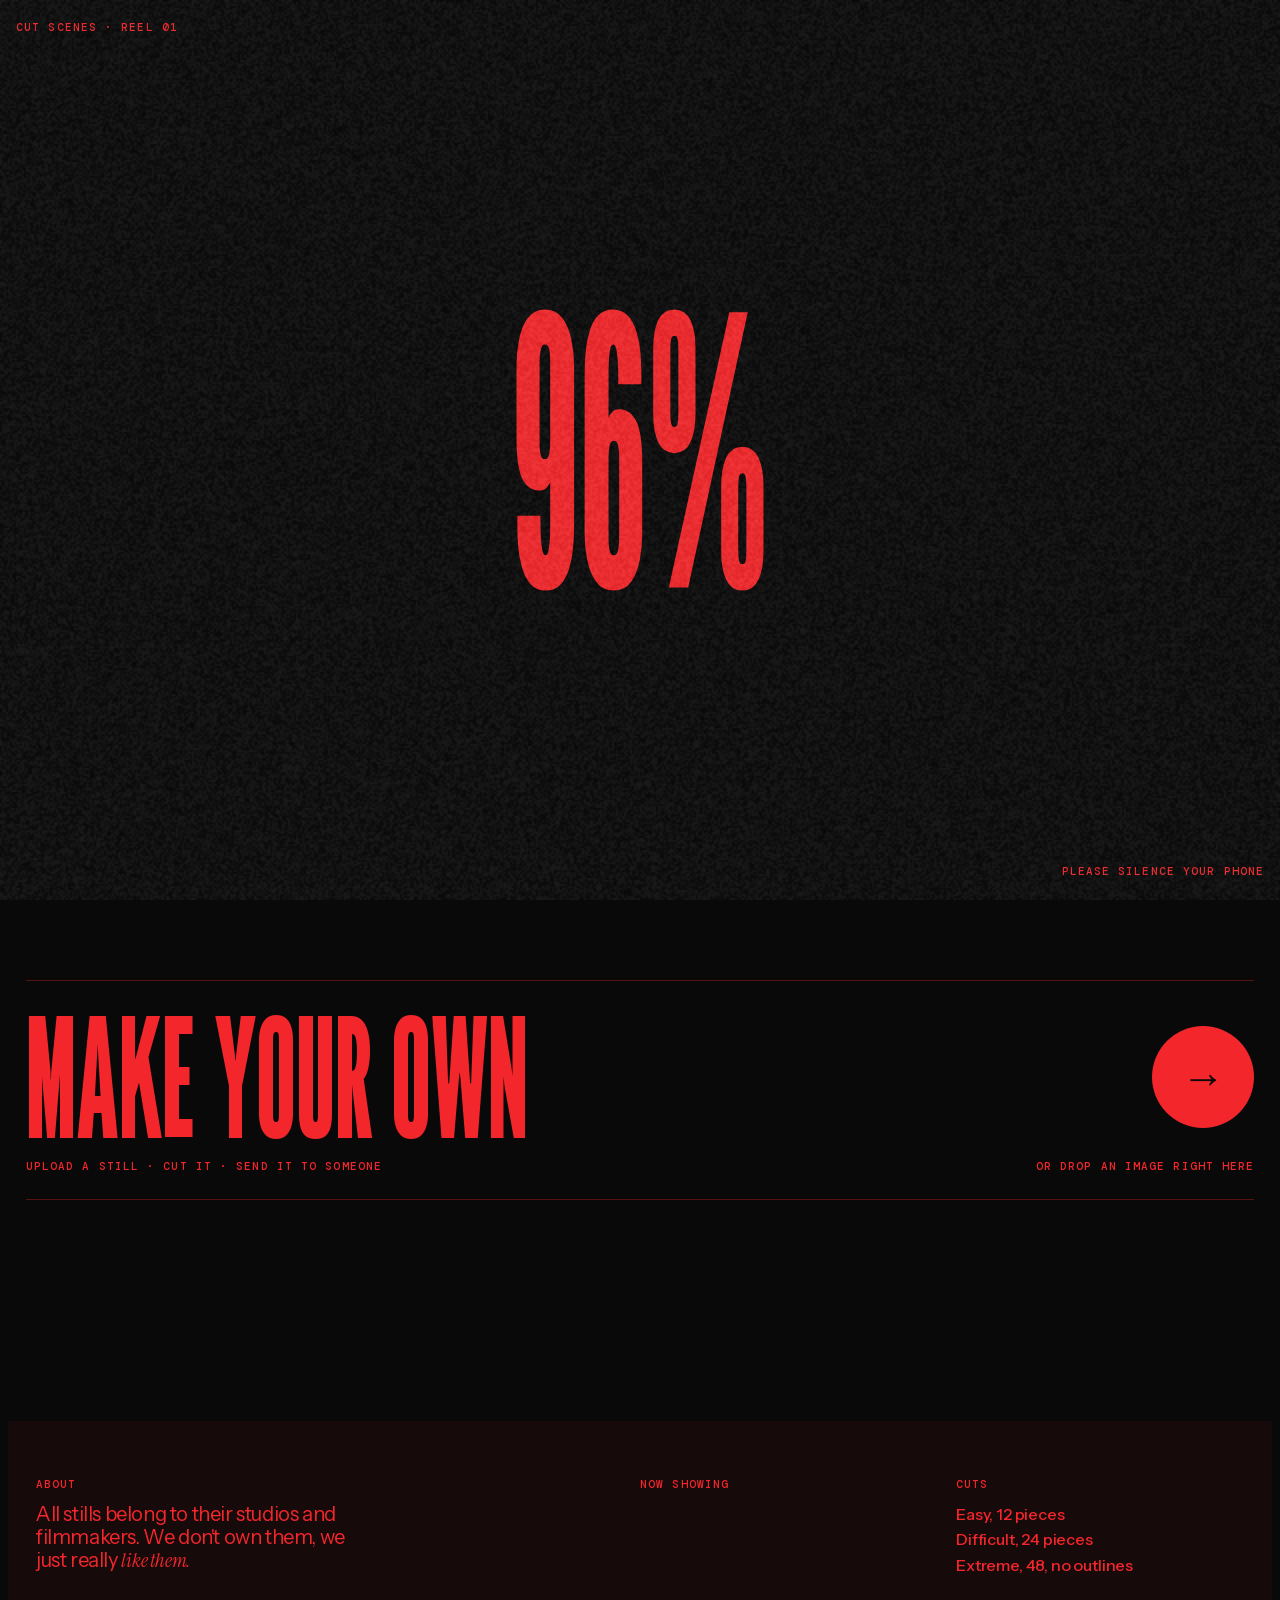
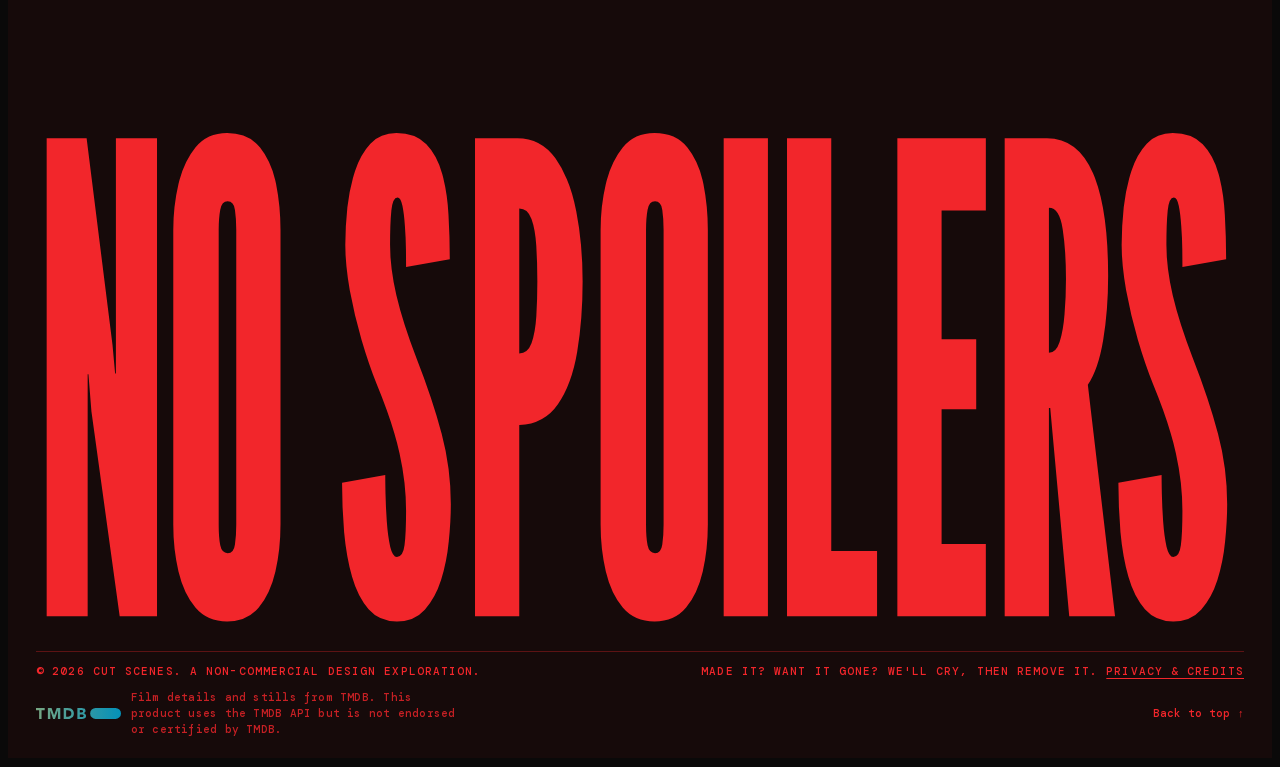
==== index.html @ 8007799e "Google Search Console verification Co-Authored-By: Claude Opus 5.5 <noreply@anthropic.com> Claude-Se" ====
<!doctype html>
<html lang="en">
<head>
<meta charset="utf-8">
<meta name="viewport" content="width=device-width,initial-scale=1,viewport-fit=cover">
<title>Cut Scenes</title>
<meta name="google-site-verification" content="lrROav9paCxQNP1MLgXXMkd68vvDGKpXXvxBIKPpDp8">
<meta name="description" content="Film stills cut into puzzles, for someone you love. Or tolerate.">
<meta name="theme-color" content="#0A0909">
<link rel="icon" href="favicon-48.png" sizes="48x48" type="image/png">
<link rel="icon" href="favicon-32.png" sizes="32x32" type="image/png">
<link rel="apple-touch-icon" href="apple-touch-icon.png">
<meta property="og:type" content="website">
<meta property="og:site_name" content="Cut Scenes">
<meta property="og:title" content="Cut Scenes">
<meta property="og:description" content="Film stills cut into puzzles, for someone you love. Or tolerate.">
<meta property="og:url" content="https://cut-scenes.vercel.app/">
<meta property="og:image" content="https://cut-scenes.vercel.app/og.png">
<meta property="og:image:width" content="1200">
<meta property="og:image:height" content="630">
<meta property="og:image:alt" content="CUT SCENES in giant red condensed letters on black film grain">
<link rel="canonical" href="https://cut-scenes.vercel.app/">
<meta name="twitter:card" content="summary_large_image">
<meta name="twitter:title" content="Cut Scenes">
<meta name="twitter:description" content="Film stills cut into puzzles, for someone you love. Or tolerate.">
<meta name="twitter:image" content="https://cut-scenes.vercel.app/og.png">
<link rel="preload" href="fonts/LeagueGothic-normal-400-latin.woff2" as="font" type="font/woff2" crossorigin>
<link rel="stylesheet" href="css/fonts.css">
<link rel="stylesheet" href="css/style.css">
<script type="application/ld+json">{"@context":"https://schema.org","@type":"WebSite","name":"Cut Scenes","url":"https://cut-scenes.vercel.app/","description":"Film stills cut into puzzles, for someone you love. Or tolerate.","image":"https://cut-scenes.vercel.app/og.png","inLanguage":"en"}</script>
<!-- Vercel Web Analytics: cookieless, aggregated. Enable it in the Vercel dashboard (Analytics tab). -->
<script>window.va=window.va||function(){(window.vaq=window.vaq||[]).push(arguments);};</script>
<script defer src="/_vercel/insights/script.js"></script>
<!-- Vercel Speed Insights: real-world loading speed, anonymous. -->
<script>window.si=window.si||function(){(window.siq=window.siq||[]).push(arguments);};</script>
<script defer src="/_vercel/speed-insights/script.js"></script>
</head>
<body>
<div class="loader" id="loader" aria-hidden="true">
  <span class="mono ld-top">Cut Scenes · Reel 01</span>
  <span class="ld-num" id="ld-num">0%</span>
  <span class="mono ld-bot">Please silence your phone</span>
  <div class="ld-wipe"></div>
</div>
<canvas class="grainfx" id="grainfx" aria-hidden="true"></canvas>
<div class="themes" role="group" aria-label="Colours"><button class="sw sw-a" type="button" data-theme-btn="" aria-pressed="true" aria-label="Red on black"></button><button class="sw sw-b" type="button" data-theme-btn="invert" aria-pressed="false" aria-label="Black on red"></button></div>

<div class="wrap wide">
  <header class="top">
    <button class="logo linkish" id="logo" type="button" aria-label="Cut Scenes, home">CS</button>
    <div class="clock mono" aria-label="Local time in Barcelona"><span class="dot" aria-hidden="true"></span><span>BCN</span><span id="clock">00:00:00</span></div>
    <button class="menu-btn" id="menu-open" type="button" aria-label="Open menu" aria-expanded="false"><i></i></button>
  </header>
</div>

<div class="menu" id="menu" aria-hidden="true">
  <div class="wrap"><div class="top" style="padding-block:0"><span class="logo">CS</span><span class="clock mono"><span class="dot"></span>Intermission</span><button class="menu-btn" id="menu-close" type="button" aria-label="Close menu"><span aria-hidden="true" style="font-size:20px;line-height:1;font-weight:300">×</span></button></div></div>
  <div class="wrap"><nav aria-label="Main">
    <button type="button" data-go="films"><span class="a">Now showing</span><span class="b" aria-hidden="true">Now showing</span></button>
    <button type="button" data-go="surprise"><span class="a">Surprise me</span><span class="b" aria-hidden="true">Surprise me</span></button>
    <button type="button" data-go="create"><span class="a">Make your own</span><span class="b" aria-hidden="true">Make your own</span></button>
    <button type="button" data-go="review"><span class="a">Projection room</span><span class="b" aria-hidden="true">Staff only</span></button>
    <button type="button" data-go="credits"><span class="a">Roll credits</span><span class="b" aria-hidden="true">Roll credits</span></button>
  </nav></div>
  <div class="wrap menu-foot"><p class="mono" style="margin:0">A design exploration. Not a product. Yet.</p></div>
</div>

<main>
  <!-- HOME -->
  <section id="v-home">
    <div class="wrap">
      <div class="hero wide-bleed">
        <h1 class="display fit pre" data-fit="vh" id="wordmark" aria-label="Cut Scenes">Cut Scenes</h1>
        <div class="hero-foot"><p class="tagline">Film stills cut into puzzles, for someone you <em>love.</em> Or tolerate. Now showing <em id="reels">tonight.</em></p><button class="badge" id="badge" type="button" aria-label="Play a surprise puzzle"><svg viewBox="0 0 132 132" aria-hidden="true"><defs><path id="ring" d="M66,66 m-48,0 a48,48 0 1,1 96,0 a48,48 0 1,1 -96,0"/></defs><text textLength="296" lengthAdjust="spacing"><textPath href="#ring" textLength="296" lengthAdjust="spacing">Surprise puzzle · No spoilers · </textPath></text></svg><span class="q" aria-hidden="true">?</span></button></div>
      </div>
      <button class="make-band" id="make-band" type="button" aria-label="Make your own puzzle from a still"><span class="mb-row"><span class="mb-t">Make your own</span><span class="mb-arrow" aria-hidden="true">→</span></span><span class="mb-sub mono"><span>Upload a still · cut it · send it to someone</span><span>Or drop an image right here</span></span></button>
      <div class="films-wrap"><div class="filters" id="filters"><div class="fgroup" role="group" aria-label="Format" id="f-type"></div><div class="fgroup" role="group" aria-label="Genre" id="f-genre"></div></div><div class="films" id="films"></div></div>
    </div>
  </section>

  <!-- PLAY (recipient): one static screen, no scroll -->
  <section id="v-play" class="playview" hidden>
    <div class="wrap pv-top">
      <button class="linkish mono back" id="walk-btn" type="button">← Back</button>
      <span class="mono reel" aria-live="polite"><span class="dot" aria-hidden="true"></span><span id="ptime">00:00:00</span><span aria-hidden="true">·</span><span id="pcount">00 / 12</span></span>
      <div class="pv-right"><div class="themes inline" role="group" aria-label="Colours"><button class="sw sw-a" type="button" data-theme-btn="" aria-pressed="true" aria-label="Red on black"></button><button class="sw sw-b" type="button" data-theme-btn="invert" aria-pressed="false" aria-label="Black on red"></button></div></div>
    </div>
    <div class="stage" id="stage"><div id="deco" aria-hidden="true"><span class="d-jp" id="d-jp">Take <i id="d-take">1</i></span><span class="d-side" id="d-side">Cut Scenes <i id="d-num">01</i></span><div class="d-left" id="d-left"><span class="big" id="d-date">2026.10</span><span class="mono">International Puzzle Pictures</span><span class="mono" id="d-film">Untitled · 19··</span><span class="mono" id="d-cut">Easy · 12 pieces</span></div></div><div class="target" id="target"><canvas id="slots" aria-hidden="true"></canvas><img class="ghost" id="ghost" alt=""></div></div>
    <div class="score-space" id="score-space" aria-hidden="true"></div>
    <div class="wrap pv-bot">
      <p class="mono" id="p-from">A puzzle from someone · Untitled, 19··</p>
      <div class="dd lvl-dd" id="lvl-dd">
        <button class="pill sm dd-btn" type="button" aria-haspopup="listbox" aria-expanded="false"><span class="dd-val">Easy<span class="long"> · 12</span></span><svg viewBox="0 0 12 12" width="10" height="10" aria-hidden="true"><path d="M2 4l4 4 4-4" fill="none" stroke="currentColor" stroke-width="1.6"/></svg></button>
        <ul class="dd-list" role="listbox" aria-label="Level" hidden>
          <li role="option" data-v="easy" aria-selected="true">Easy · 12</li>
          <li role="option" data-v="difficult" aria-selected="false">Difficult · 24</li>
          <li role="option" data-v="extreme" aria-selected="false">Extreme · 48</li>
        </ul>
      </div>
      <div class="levels" role="group" aria-label="Level">
        <button class="pill sm" type="button" data-level="easy" aria-pressed="true">Easy · 12</button>
        <button class="pill sm" type="button" data-level="difficult" aria-pressed="false">Difficult · 24</button>
        <button class="pill sm" type="button" data-level="extreme" aria-pressed="false">Extreme · 48</button>
      </div>
      <div class="tools">
        <button class="pill sm" id="score-btn" type="button" aria-pressed="false" hidden>Silence<span class="long">, please</span></button>
        <button class="pill sm" id="peek-btn" type="button" aria-pressed="false">Peek</button>
        <button class="pill sm" id="gift-btn" type="button">Gift<span class="long"> it</span></button>
        <button class="pill sm" id="skip-btn" type="button">Skip<span class="long"> to the end</span></button>
      </div>
    </div>
  </section>


  <!-- CREATE: the still is the hero; the details sheet scrolls over it -->
  <section id="v-create" hidden>
    <div class="wrap wide"><div class="crumbs mono" style="padding-block:6px 14px"><button class="linkish" id="c-back" type="button">← Back to the lobby</button><span>Make your own</span></div></div>
    <div class="cr-stage" id="cr-stage">
      <img class="cr-bg" id="c-bg" alt="">
      <div class="cr-open" aria-hidden="true">
        <p class="mono cr-pres">Cut Scenes presents</p>
        <div class="cr-frame"><img class="cr-img" id="c-prev" alt=""></div>
        <p class="cr-ttl" id="cr-ttl">Home Movie</p>
        <p class="mono cr-by" id="cr-by">A puzzle by <b>you</b> · Easy · 12 pieces</p>
      </div>
      <span class="cr-tag mono">Your still</span>
      <label class="dzf" id="c-dz"><input type="file" id="c-file" accept="image/*">
        <span class="dz-msg mono">Make your own</span>
        <span class="dz-msg dz-big">Drop a still</span>
        <span class="dz-msg mono" style="opacity:.7">or click to upload · JPG or PNG · keeps its shape, from 4:3 to scope</span>
        <span class="pill sm solid cr-replace" aria-hidden="true">Replace still</span>
      </label>
      <span class="cr-hint mono" aria-hidden="true">Scroll for the details ↓</span>
    </div>
    <div class="cr-sheet">
      <div class="grab" aria-hidden="true"></div>
      <div class="wrap">
        <div class="cr-step"><p class="mono">01 · The film</p>
          <div class="fields">
            <p class="mono hint" id="c-req-hint">Fields marked * are needed to submit it to Now Showing.</p>
            <div class="fld"><label class="mono" for="c-title">Title <i class="req">*</i></label><input id="c-title" type="text" maxlength="60" placeholder="Home Movie"><p class="mono dupe" id="c-dupe" role="status" hidden></p></div>
            <div class="grid2">
              <div class="fld"><label class="mono" for="c-year">Year <i class="req">*</i></label><input id="c-year" type="text" inputmode="numeric" maxlength="4" placeholder="1963"></div>
              <div class="fld"><label class="mono" for="c-dir">Directed by <i class="req">*</i></label><input id="c-dir" type="text" maxlength="80" placeholder="Stanley Donen"></div>
            </div>
            <div class="grid2">
              <div class="fld"><span class="mono lab">Format <i class="req">*</i></span><div class="chips" role="group" aria-label="Format"><button class="pill sm" type="button" data-ck="film" aria-pressed="true">Film</button><button class="pill sm" type="button" data-ck="tv" aria-pressed="false">TV</button></div></div>
              <div class="fld"><label class="mono" for="c-genre">Genre <i class="req">*</i></label><div class="dd combo" id="genre-dd"><input id="c-genre" type="text" maxlength="40" placeholder="Thriller" role="combobox" aria-autocomplete="list" aria-expanded="false" aria-controls="genre-list" autocomplete="off"><button class="dd-chev" type="button" tabindex="-1" aria-label="Show genres"><svg viewBox="0 0 12 12" width="10" height="10" aria-hidden="true"><path d="M2 4l4 4 4-4" fill="none" stroke="currentColor" stroke-width="1.6"/></svg></button><ul class="dd-list" id="genre-list" role="listbox" aria-label="Genres" hidden></ul></div></div>
            </div>
            <div class="grid2">
              <div class="fld"><label class="mono" for="c-run">Runtime</label><input id="c-run" type="text" maxlength="20" placeholder="113 min"></div>
              <div class="fld"><label class="mono" for="c-line">Your line for the credits <span id="c-line-count" class="count">0/140</span></label><input id="c-line" type="text" maxlength="140" placeholder="Acid is welcome."></div>
            </div>
          </div></div>
        <div class="cr-step"><p class="mono">02 · The cut</p>
          <div class="chips" role="group" aria-label="Level" id="c-levels">
            <button class="pill sm" type="button" data-cl="easy" aria-pressed="true">Easy · 12</button>
            <button class="pill sm" type="button" data-cl="difficult" aria-pressed="false">Difficult · 24</button>
            <button class="pill sm" type="button" data-cl="extreme" aria-pressed="false">Extreme · 48</button>
          </div></div>
        <div class="cr-step"><p class="mono">03 · What it's for</p>
          <div>
            <div class="opts">
              <label class="opt"><input type="checkbox" id="c-gift" checked><b>Gift it to someone</b><span>You get a private link. Only people with it can play.</span></label>
              <div class="gift-fields" id="c-gift-fields">
                <div class="grid2"><div class="fld"><label class="mono" for="c-from">From</label><input id="c-from" type="text" autocomplete="nickname" placeholder="Your name, or an alias"></div><div class="fld"><label class="mono" for="c-to">For</label><input id="c-to" type="text" placeholder="Who gets it"></div></div>
                <div class="fld"><label class="mono" for="c-note">Short description <span id="c-count" class="count">0/140</span></label><textarea id="c-note" rows="2" maxlength="140" placeholder="One line. They read it on the ticket and again in the credits."></textarea></div>
              </div>
              <label class="opt"><input type="checkbox" id="c-submit"><b>Submit it to Now Showing</b><span>We review it before anyone else can play it. By ticking this you confirm the image is yours or you have permission, and it shows nobody without their consent. <a href="privacy.html" target="_blank" rel="noopener">Privacy</a></span></label>
            </div>
            <div class="actions"><button class="pill solid" id="c-go" type="button">Roll camera</button><button class="pill" id="c-self" type="button">Play it yourself</button></div>
            <p class="mono err" id="c-err" role="alert"></p>
            <div class="result" id="c-result" hidden></div>
          </div></div>
      </div>
    </div>
  </section>

  <!-- TICKET: what the recipient sees when they open the link -->
  <section id="v-ticket" class="ticketview" hidden>
    <div class="ticket">
      <div class="t-main">
        <p class="mono" style="margin:0">Cut Scenes · Admit one · Private screening</p>
        <h2 class="t-big">A scene for <span id="t-to">you</span></h2>
        <dl class="t-grid">
          <div><dt class="mono">From</dt><dd id="t-from"></dd></div>
          <div><dt class="mono">Feature</dt><dd>Title classified</dd></div>
          <div><dt class="mono">Cut</dt><dd id="t-cut"></dd></div>
          <div><dt class="mono">Year</dt><dd id="t-year"></dd></div>
        </dl>
        <p class="t-note" id="t-note"></p>
      </div>
      <div class="t-stub"><span class="mono">Seat</span><span class="t-seat" id="t-seat">J12</span><button class="pill solid" id="t-go" type="button">Take your seat →</button></div>
    </div>
    <p class="mono t-foot">Preview: this is what they see when they open your link. <button class="linkish" id="t-back" type="button" style="text-decoration:underline">Back</button></p>
  </section>

  <!-- REVIEW: submissions waiting for approval -->
  <section id="v-review" hidden>
    <div class="wrap">
      <div class="crumbs mono"><button class="linkish" id="r-back" type="button">← Back to the lobby</button><span>Staff only</span></div>
      <h1 class="display fit" data-fit="1.22">Projection room</h1>
      <p class="tagline" style="margin:28px 0 36px;text-align:left;max-width:40ch">Submissions waiting for a verdict. <em>Approve</em> and they join Now Showing. Reject and nobody has to know.</p>
      <form class="login" id="login" hidden>
        <div class="fld"><label class="mono" for="l-email">Email</label><input id="l-email" type="email" autocomplete="username" required></div>
        <div class="fld"><label class="mono" for="l-pass">Password</label><input id="l-pass" type="password" autocomplete="current-password" required></div>
        <div class="actions" style="margin-top:6px"><button class="pill solid" id="l-go" type="submit">Enter the booth</button></div>
        <p class="mono err" id="l-err" role="alert"></p>
      </form>
      <div id="r-admin" hidden>
        <div class="row" style="display:flex;justify-content:space-between;align-items:center;gap:12px;margin-bottom:16px"><span class="mono" id="r-who"></span><button class="pill sm" id="r-out" type="button">Sign out</button></div>
        <div class="rtabs" role="tablist" aria-label="Review">
          <button class="pill sm" type="button" role="tab" data-rt="pending" aria-selected="true">Submissions <span class="ct" id="ct-pending"></span></button>
          <button class="pill sm" type="button" role="tab" data-rt="draft" aria-selected="false">Drafts <span class="ct" id="ct-draft"></span></button>
        </div>
        <div class="queue" id="queue"></div>
      </div>
    </div>
  </section>

  <div class="scrim" id="scrim"></div>
  <div class="sheet" id="sheet" role="dialog" aria-modal="true" aria-labelledby="sheet-h" aria-hidden="true">
    <div class="row" style="justify-content:space-between;align-items:flex-start"><h2 id="sheet-h">Gift this scene</h2><button class="menu-btn" id="sheet-close" type="button" aria-label="Close"><span aria-hidden="true" style="font-size:20px;line-height:1;font-weight:300">×</span></button></div>
    <div class="fields" style="grid-template-columns:1fr 1fr;display:grid;gap:18px"><div class="fld"><label class="mono" for="from">From</label><input id="from" type="text" autocomplete="nickname" placeholder="Your name, or an alias"></div><div class="fld"><label class="mono" for="to">For</label><input id="to" type="text" placeholder="Who gets it"></div></div>
    <div class="fld"><label class="mono" for="msg">Short description <span id="msg-count" class="count">0/140</span></label><textarea id="msg" rows="2" maxlength="140" placeholder="Say something. Or don't. Mystery is attractive."></textarea></div>
    <div class="row"><button class="pill solid" id="make-btn" type="button">Make the link</button><span class="mono" style="opacity:.7">They get the same cut, title hidden until the end.</span></div>
    <div class="row" id="share" hidden><span class="linkbox"><span class="lb-url" id="share-link">cutscenes.app/p/-----</span><button class="lb-copy" type="button" data-copy="#share-link" aria-label="Copy link"><span class="cp"><svg viewBox="0 0 20 20" width="16" height="16" aria-hidden="true"><rect x="6.5" y="6.5" width="10" height="10" rx="2" fill="none" stroke="currentColor" stroke-width="1.6"/><path d="M13.5 6.5V4.5a1 1 0 0 0-1-1h-8a1 1 0 0 0-1 1v8a1 1 0 0 0 1 1h2" fill="none" stroke="currentColor" stroke-width="1.6"/></svg></span><span class="ok" aria-hidden="true">✓</span></button></span><button class="pill sm solid" id="as-them-btn" type="button">Open as them →</button></div>
  </div>

  <footer id="foot">
    <div class="wrap">
      <div class="foot-cols">
        <div><p class="mono">About</p><p class="say">All stills belong to their studios and filmmakers. We don't own them, we just really <em>like them.</em></p></div>
        <div><p class="mono">Now showing</p><ul id="foot-films"></ul></div>
        <div><p class="mono">Cuts</p><ul><li>Easy, 12 pieces</li><li>Difficult, 24 pieces</li><li>Extreme, 48, no outlines</li></ul></div>
      </div>
      <p class="display fit foot-big" data-fit="1.22" aria-hidden="true">No spoilers</p>
      <div class="foot-bar mono"><span>© 2026 Cut Scenes. A non-commercial design exploration.</span><span>Made it? Want it gone? We'll cry, then remove it. <a href="privacy.html">Privacy &amp; credits</a></span><span class="tmdb"><img src="tmdb-logo.svg" alt="TMDB" width="88" height="11">Film details and stills from TMDB. This product uses the TMDB API but is not endorsed or certified by TMDB.</span><button class="linkish" id="totop" type="button">Back to top ↑</button></div>
    </div>
  </footer>
</main>

<!-- CREDITS -->
<div id="credits" role="dialog" aria-modal="true" aria-label="The end" aria-hidden="true">
  <div class="drop"></div>
  <div class="endcard">
    <div class="endframe"><img id="cr-frame" alt=""><p class="endword">The End</p></div>
    <p class="end-sub mono">Fin · Ende · Fine · Koniec</p>
  </div>
  <div class="roll" id="roll">
    <p class="rl-label mono">A Cut Scenes picture</p>
    <h2 class="rl-title" id="rl-title">Title</h2>
    <p class="rl-year mono" id="rl-year">1987</p>
    <dl class="rl-credits">
      <div><dt class="mono" id="rl-dir-l">Directed by</dt><dd id="rl-dir"></dd></div>
      <div><dt class="mono">Runtime</dt><dd id="rl-run"></dd></div>
    </dl>
    <p class="rl-line" id="rl-line"></p>
    <hr class="rl-rule">
    <p class="rl-label mono">This puzzle was cut by</p>
    <p class="rl-sender" id="rl-sender"></p>
    <p class="rl-label mono" style="margin-top:14px">For</p>
    <p class="rl-sender" id="rl-for" style="font-size:64px"></p>
    <p class="rl-msg" id="rl-msg"></p>
    <dl class="rl-stats">
      <div><dt class="mono">Your time</dt><dd id="rl-time">00:00</dd></div>
      <div><dt class="mono">Pieces</dt><dd id="rl-pieces">48</dd></div>
      <div><dt class="mono">Cut</dt><dd id="rl-cut">Feature</dd></div>
    </dl>
    <div class="rl-board" id="rl-board" hidden>
      <p class="rl-label mono" id="rb-head">Fastest cuts</p>
      <p class="rb-rank" id="rb-rank"></p>
      <ol class="rb-top" id="rb-top"></ol>
      <form class="rb-sign" id="rb-sign" hidden><label class="mono" for="rb-alias">Put your name on it</label><div class="rb-row"><input id="rb-alias" maxlength="24" autocomplete="nickname" placeholder="Alias, 24 letters max"><button class="pill screen solid" type="submit">Sign it</button></div></form>
    </div>
    <p class="rl-small mono">No pieces were harmed in the making of this puzzle.</p>
    <p class="rl-small mono">Film data courtesy of TMDB.</p>
    <p class="rl-small mono">No post-credits scene. We checked.</p>
    <div class="rl-actions">
      <button class="pill screen solid" id="again-btn" type="button">Play another</button>
      <button class="pill screen" id="own-btn" type="button">Back to the lobby</button>
      <button class="pill screen rl-score" id="rl-score" type="button" hidden>Silence, please</button>
    </div>
  </div>
  <button class="skip mono" id="skip-credits" type="button">Skip credits</button>
</div>

<div class="score" id="score" hidden><div id="score-slot"></div></div>
<div class="toast mono" id="toast" role="status"></div>
<script src="js/vendor/supabase.js"></script>
<script src="js/config.js"></script>
<script src="js/db.js"></script>
<script src="js/app.js"></script>
</body>
</html>
---- css/fonts.css ----
/* Fonts served from this site (no Google Fonts request, so no visitor IP goes to Google).
   Source: Google Fonts, SIL Open Font License. */
/* latin-ext */
@font-face {
  font-family: 'DM Mono';
  font-style: normal;
  font-weight: 400;
  font-display: swap;
  src: url(../fonts/DMMono-normal-400-latin-ext.woff2) format('woff2');
  unicode-range: U+0100-02BA, U+02BD-02C5, U+02C7-02CC, U+02CE-02D7, U+02DD-02FF, U+0304, U+0308, U+0329, U+1D00-1DBF, U+1E00-1E9F, U+1EF2-1EFF, U+2020, U+20A0-20AB, U+20AD-20C4, U+2113, U+2C60-2C7F, U+A720-A7FF;
}
/* latin */
@font-face {
  font-family: 'DM Mono';
  font-style: normal;
  font-weight: 400;
  font-display: swap;
  src: url(../fonts/DMMono-normal-400-latin.woff2) format('woff2');
  unicode-range: U+0000-00FF, U+0131, U+0152-0153, U+02BB-02BC, U+02C6, U+02DA, U+02DC, U+0304, U+0308, U+0329, U+2000-206F, U+20AC, U+2122, U+2191, U+2193, U+2212, U+2215, U+FEFF, U+FFFD;
}
/* latin-ext */
@font-face {
  font-family: 'DM Mono';
  font-style: normal;
  font-weight: 500;
  font-display: swap;
  src: url(../fonts/DMMono-normal-500-latin-ext.woff2) format('woff2');
  unicode-range: U+0100-02BA, U+02BD-02C5, U+02C7-02CC, U+02CE-02D7, U+02DD-02FF, U+0304, U+0308, U+0329, U+1D00-1DBF, U+1E00-1E9F, U+1EF2-1EFF, U+2020, U+20A0-20AB, U+20AD-20C4, U+2113, U+2C60-2C7F, U+A720-A7FF;
}
/* latin */
@font-face {
  font-family: 'DM Mono';
  font-style: normal;
  font-weight: 500;
  font-display: swap;
  src: url(../fonts/DMMono-normal-500-latin.woff2) format('woff2');
  unicode-range: U+0000-00FF, U+0131, U+0152-0153, U+02BB-02BC, U+02C6, U+02DA, U+02DC, U+0304, U+0308, U+0329, U+2000-206F, U+20AC, U+2122, U+2191, U+2193, U+2212, U+2215, U+FEFF, U+FFFD;
}
/* latin-ext */
@font-face {
  font-family: 'Instrument Sans';
  font-style: normal;
  font-weight: 400;
  font-stretch: 100%;
  font-display: swap;
  src: url(../fonts/InstrumentSans-normal-400-latin-ext.woff2) format('woff2');
  unicode-range: U+0100-02BA, U+02BD-02C5, U+02C7-02CC, U+02CE-02D7, U+02DD-02FF, U+0304, U+0308, U+0329, U+1D00-1DBF, U+1E00-1E9F, U+1EF2-1EFF, U+2020, U+20A0-20AB, U+20AD-20C4, U+2113, U+2C60-2C7F, U+A720-A7FF;
}
/* latin */
@font-face {
  font-family: 'Instrument Sans';
  font-style: normal;
  font-weight: 400;
  font-stretch: 100%;
  font-display: swap;
  src: url(../fonts/InstrumentSans-normal-400-latin.woff2) format('woff2');
  unicode-range: U+0000-00FF, U+0131, U+0152-0153, U+02BB-02BC, U+02C6, U+02DA, U+02DC, U+0304, U+0308, U+0329, U+2000-206F, U+20AC, U+2122, U+2191, U+2193, U+2212, U+2215, U+FEFF, U+FFFD;
}
/* latin-ext */
@font-face {
  font-family: 'Instrument Sans';
  font-style: normal;
  font-weight: 500;
  font-stretch: 100%;
  font-display: swap;
  src: url(../fonts/InstrumentSans-normal-400-latin-ext.woff2) format('woff2');
  unicode-range: U+0100-02BA, U+02BD-02C5, U+02C7-02CC, U+02CE-02D7, U+02DD-02FF, U+0304, U+0308, U+0329, U+1D00-1DBF, U+1E00-1E9F, U+1EF2-1EFF, U+2020, U+20A0-20AB, U+20AD-20C4, U+2113, U+2C60-2C7F, U+A720-A7FF;
}
/* latin */
@font-face {
  font-family: 'Instrument Sans';
  font-style: normal;
  font-weight: 500;
  font-stretch: 100%;
  font-display: swap;
  src: url(../fonts/InstrumentSans-normal-400-latin.woff2) format('woff2');
  unicode-range: U+0000-00FF, U+0131, U+0152-0153, U+02BB-02BC, U+02C6, U+02DA, U+02DC, U+0304, U+0308, U+0329, U+2000-206F, U+20AC, U+2122, U+2191, U+2193, U+2212, U+2215, U+FEFF, U+FFFD;
}
/* latin-ext */
@font-face {
  font-family: 'Instrument Sans';
  font-style: normal;
  font-weight: 600;
  font-stretch: 100%;
  font-display: swap;
  src: url(../fonts/InstrumentSans-normal-400-latin-ext.woff2) format('woff2');
  unicode-range: U+0100-02BA, U+02BD-02C5, U+02C7-02CC, U+02CE-02D7, U+02DD-02FF, U+0304, U+0308, U+0329, U+1D00-1DBF, U+1E00-1E9F, U+1EF2-1EFF, U+2020, U+20A0-20AB, U+20AD-20C4, U+2113, U+2C60-2C7F, U+A720-A7FF;
}
/* latin */
@font-face {
  font-family: 'Instrument Sans';
  font-style: normal;
  font-weight: 600;
  font-stretch: 100%;
  font-display: swap;
  src: url(../fonts/InstrumentSans-normal-400-latin.woff2) format('woff2');
  unicode-range: U+0000-00FF, U+0131, U+0152-0153, U+02BB-02BC, U+02C6, U+02DA, U+02DC, U+0304, U+0308, U+0329, U+2000-206F, U+20AC, U+2122, U+2191, U+2193, U+2212, U+2215, U+FEFF, U+FFFD;
}
/* latin-ext */
@font-face {
  font-family: 'Instrument Serif';
  font-style: italic;
  font-weight: 400;
  font-display: swap;
  src: url(../fonts/InstrumentSerif-italic-400-latin-ext.woff2) format('woff2');
  unicode-range: U+0100-02BA, U+02BD-02C5, U+02C7-02CC, U+02CE-02D7, U+02DD-02FF, U+0304, U+0308, U+0329, U+1D00-1DBF, U+1E00-1E9F, U+1EF2-1EFF, U+2020, U+20A0-20AB, U+20AD-20C4, U+2113, U+2C60-2C7F, U+A720-A7FF;
}
/* latin */
@font-face {
  font-family: 'Instrument Serif';
  font-style: italic;
  font-weight: 400;
  font-display: swap;
  src: url(../fonts/InstrumentSerif-italic-400-latin.woff2) format('woff2');
  unicode-range: U+0000-00FF, U+0131, U+0152-0153, U+02BB-02BC, U+02C6, U+02DA, U+02DC, U+0304, U+0308, U+0329, U+2000-206F, U+20AC, U+2122, U+2191, U+2193, U+2212, U+2215, U+FEFF, U+FFFD;
}
/* latin-ext */
@font-face {
  font-family: 'Instrument Serif';
  font-style: normal;
  font-weight: 400;
  font-display: swap;
  src: url(../fonts/InstrumentSerif-normal-400-latin-ext.woff2) format('woff2');
  unicode-range: U+0100-02BA, U+02BD-02C5, U+02C7-02CC, U+02CE-02D7, U+02DD-02FF, U+0304, U+0308, U+0329, U+1D00-1DBF, U+1E00-1E9F, U+1EF2-1EFF, U+2020, U+20A0-20AB, U+20AD-20C4, U+2113, U+2C60-2C7F, U+A720-A7FF;
}
/* latin */
@font-face {
  font-family: 'Instrument Serif';
  font-style: normal;
  font-weight: 400;
  font-display: swap;
  src: url(../fonts/InstrumentSerif-normal-400-latin.woff2) format('woff2');
  unicode-range: U+0000-00FF, U+0131, U+0152-0153, U+02BB-02BC, U+02C6, U+02DA, U+02DC, U+0304, U+0308, U+0329, U+2000-206F, U+20AC, U+2122, U+2191, U+2193, U+2212, U+2215, U+FEFF, U+FFFD;
}
/* latin-ext */
@font-face {
  font-family: 'League Gothic';
  font-style: normal;
  font-weight: 400;
  font-stretch: 75% 100%;
  font-display: swap;
  src: url(../fonts/LeagueGothic-normal-400-latin-ext.woff2) format('woff2');
  unicode-range: U+0100-02BA, U+02BD-02C5, U+02C7-02CC, U+02CE-02D7, U+02DD-02FF, U+0304, U+0308, U+0329, U+1D00-1DBF, U+1E00-1E9F, U+1EF2-1EFF, U+2020, U+20A0-20AB, U+20AD-20C4, U+2113, U+2C60-2C7F, U+A720-A7FF;
}
/* latin */
@font-face {
  font-family: 'League Gothic';
  font-style: normal;
  font-weight: 400;
  font-stretch: 75% 100%;
  font-display: swap;
  src: url(../fonts/LeagueGothic-normal-400-latin.woff2) format('woff2');
  unicode-range: U+0000-00FF, U+0131, U+0152-0153, U+02BB-02BC, U+02C6, U+02DA, U+02DC, U+0304, U+0308, U+0329, U+2000-206F, U+20AC, U+2122, U+2191, U+2193, U+2212, U+2215, U+FEFF, U+FFFD;
}
---- css/style.css ----
/* Layout: Flaue-style monochrome, cinema edition: black house, one projector red for everything, ultra-condensed display set to full width, Inter with Instrument Serif italics, DM Mono labels, 2-col image grid with 4px gutters. Cinema moments (curtain, The End, credits) go black. Single light theme by design. */
:root{
  --bg:#0A0909;
  --accent:#F2262B;
  --accent-screen:#F2262B;
  --tint:#160A0A;
  --hair:rgba(242,38,43,.32);
  --screen:#0A0A0A;
  --screen-ink:#F2EFE8;
  --f-display:"League Gothic",Impact,"Arial Narrow",sans-serif;
  --f-body:"Instrument Sans","Helvetica Neue",Arial,sans-serif;
  --f-serif:"Instrument Serif","Times New Roman",serif;
  --f-mono:"DM Mono",ui-monospace,Menlo,monospace;
  color-scheme:dark;
}
:root[data-invert]{--bg:#E8262B;--accent:#0A0909;--tint:#D21F24;--hair:rgba(10,9,9,.3)}
*{box-sizing:border-box}
html{scroll-behavior:smooth}
h1,h2,h3{font-weight:400}
.display,.rl-title,.rl-sender,.endword,.cut .num,.logo,.q,.sheet h2,.empty .big,.rl-credits dd,.rl-stats dd{font-synthesis:none}
body{background:var(--bg);color:var(--accent);font:400 16px/1.45 var(--f-body);letter-spacing:-.01em;-webkit-font-smoothing:antialiased;transition:color .6s}
button,input,textarea{font:inherit;color:inherit}
::selection{background:var(--accent);color:var(--bg)}
:focus-visible{outline:1.5px solid var(--accent);outline-offset:3px}
.wrap{max-width:1240px;margin:0 auto;padding-left:max(16px,env(safe-area-inset-left,0px));padding-right:max(16px,env(safe-area-inset-right,0px))}
html,body{overflow-x:clip}
/* header and home title run the full width of the screen */
.wrap.wide{max-width:none;padding-left:max(16px,2vw,env(safe-area-inset-left,0px));padding-right:max(16px,2vw,env(safe-area-inset-right,0px))}
.wide-bleed{width:100vw;margin-left:calc(50% - 50vw);padding-inline:max(16px,2vw);box-sizing:border-box}
.mono{font-family:var(--f-mono);font-size:11px;font-weight:500;letter-spacing:.1em;text-transform:uppercase}
em,.it{font-family:var(--f-serif);font-style:italic;font-weight:400;letter-spacing:-.01em}
.display{font-family:var(--f-display);font-weight:400;font-stretch:75%;font-variation-settings:"wdth" 75;text-transform:uppercase;line-height:.84;white-space:nowrap;margin:0;letter-spacing:-.005em}
.fit{display:block;width:max-content;max-width:none;font-size:18vw}
.linkish{background:none;border:0;padding:0;cursor:pointer;text-decoration:none;color:inherit}
.linkish:hover{text-decoration:underline;text-underline-offset:3px}

/* curtain loader */
.grainfx{position:fixed;inset:0;width:100%;height:100%;pointer-events:none;z-index:95;opacity:.075;transition:opacity 1s}
body.screening .grainfx{opacity:.11}
.loader{position:fixed;inset:0;z-index:90;background:var(--bg);overflow:hidden;transition:transform 1.15s cubic-bezier(.75,0,.2,1),border-radius 1.15s}
.loader.lift{transform:translateY(-118%);border-bottom-left-radius:50% 22%;border-bottom-right-radius:50% 30%}
.ld-num{position:absolute;left:50%;top:50%;transform:translate(-50%,-50%) scaleY(1.3);transform-origin:center center;text-align:center;white-space:nowrap;font-family:var(--f-display);font-stretch:75%;font-variation-settings:"wdth" 75;font-size:min(32vh,30vw);line-height:.8;color:var(--accent);font-variant-numeric:tabular-nums;animation:flicker 4s infinite}
.ld-top,.ld-bot{position:absolute;color:var(--accent)}
.ld-top{left:max(16px,env(safe-area-inset-left,0px));top:max(20px,env(safe-area-inset-top,0px))}
.ld-bot{right:max(16px,env(safe-area-inset-right,0px));bottom:max(20px,env(safe-area-inset-bottom,0px))}
.ld-wipe{position:absolute;top:-35%;bottom:-35%;left:0;width:170%;background:var(--accent);border-top-left-radius:50% 50%;border-bottom-left-radius:50% 50%;transform:translateX(100%);transition:transform .95s cubic-bezier(.7,0,.25,1)}
.loader.wipe .ld-wipe{transform:translateX(-35%)}
.hero{overflow:hidden}
.hero{position:relative}
.hero-foot{display:grid;grid-template-columns:1fr auto 1fr;align-items:end;gap:20px}
.hero-foot .tagline{grid-column:2;margin:0}
.badge{grid-column:3;justify-self:end;position:relative;width:132px;height:132px;flex:none;border-radius:50%;border:0;padding:0;background:var(--accent);color:var(--bg);cursor:pointer;display:grid;place-items:center;transition:transform .35s cubic-bezier(.2,.8,.2,1)}
.badge:hover{transform:scale(1.07)}
.badge svg{position:absolute;inset:0;width:100%;height:100%;animation:spin 14s linear infinite}
.badge text{font-family:var(--f-mono);font-size:10px;letter-spacing:.16em;text-transform:uppercase;fill:currentColor}
.badge .q{font-family:var(--f-display);font-stretch:75%;font-variation-settings:"wdth" 75;font-size:64px;line-height:1;transform:translateY(3px)}
@keyframes spin{to{transform:rotate(360deg)}}
@media (max-width:760px){.hero-foot{grid-template-columns:1fr;justify-items:center}.hero-foot .tagline,.badge{grid-column:1}.badge{justify-self:center;width:116px;height:116px}}
@media (prefers-reduced-motion:reduce){.badge svg{animation:none}}
.hero h1 .ch{display:inline-block;transform-origin:50% 100%;transition:transform .45s cubic-bezier(.2,.7,.2,1)}
.hero h1.pre .ch{opacity:0}
.hero h1.go .ch{animation:rise 1.15s cubic-bezier(.2,.8,.2,1) both;animation-delay:calc(var(--i) * 55ms)}
@keyframes rise{from{transform:translateY(70%) skewY(12deg) scaleY(1.8);opacity:0}60%{opacity:1}to{transform:none;opacity:1}}
.curtain{position:fixed;left:-20%;right:-20%;top:-10%;height:125%;background:var(--accent);z-index:80;border-bottom-left-radius:55% 26%;border-bottom-right-radius:45% 34%;transition:transform 1.25s cubic-bezier(.75,0,.2,1);display:grid;place-items:center;pointer-events:none}
.curtain span{color:var(--bg);opacity:.85}
.curtain.up{transform:translateY(-125%)}

/* header */
.top{display:grid;grid-template-columns:1fr auto 1fr;align-items:center;padding-block:18px}
.logo{letter-spacing:0;font-family:var(--f-display);font-stretch:75%;font-variation-settings:"wdth" 75;font-size:34px;line-height:1;justify-self:start}
.clock{display:flex;gap:8px;align-items:center;font-variant-numeric:tabular-nums}
.dot{width:5px;height:5px;border-radius:50%;background:currentColor;animation:blink 1.6s ease-in-out infinite}
@keyframes blink{50%{opacity:.15}}
.menu-btn{justify-self:end;width:36px;height:36px;border-radius:50%;border:1px solid currentColor;background:none;cursor:pointer;display:grid;place-items:center;gap:0;padding:0;transition:background .25s,color .25s}
.menu-btn i{display:block;width:12px;height:1px;background:currentColor;box-shadow:0 4px 0 currentColor;transform:translateY(-2px)}
.menu-btn:hover{background:var(--accent);color:var(--bg)}

/* menu overlay */
.menu{position:fixed;inset:0;z-index:70;background:var(--accent);color:var(--bg);display:flex;flex-direction:column;justify-content:space-between;padding-block:max(18px,env(safe-area-inset-top,0px)) max(24px,env(safe-area-inset-bottom,0px));clip-path:circle(0% at calc(100% - 40px) 36px);transition:clip-path .8s cubic-bezier(.7,0,.2,1);visibility:hidden}
.menu.open{clip-path:circle(150% at calc(100% - 40px) 36px);visibility:visible}
.menu nav{flex:1;display:flex;flex-direction:column;align-items:center;justify-content:center}
.menu nav button{position:relative;display:block;font-family:var(--f-display);font-stretch:75%;font-variation-settings:"wdth" 75;font-weight:400;font-synthesis:none;font-size:clamp(56px,9vw,124px);line-height:.9;letter-spacing:0;text-transform:uppercase;text-align:center;background:none;border:0;padding:0;cursor:pointer;color:inherit}
.menu nav button .a{display:block;transition:opacity .25s,transform .35s cubic-bezier(.2,.8,.2,1)}
/* the italic sits centred on the word, even when it is wider */
.menu nav button .b{position:absolute;left:50%;top:50%;width:max-content;font-family:var(--f-serif);font-style:italic;font-weight:400;text-transform:none;font-size:.8em;line-height:1;letter-spacing:-.01em;white-space:nowrap;opacity:0;transform:translate(-50%,-38%);pointer-events:none;transition:opacity .25s,transform .35s cubic-bezier(.2,.8,.2,1)}
.menu nav button:hover .a,.menu nav button:focus-visible .a{opacity:0;transform:translateY(-12%)}
.menu nav button:hover .b,.menu nav button:focus-visible .b{opacity:1;transform:translate(-50%,-50%)}
.menu .menu-foot{text-align:center}
.menu>.wrap{width:100%;max-width:none;padding-left:max(16px,2vw);padding-right:max(16px,2vw);box-sizing:border-box}
.menu .menu-btn{color:var(--bg)}

/* hero */
.hero{height:calc(100svh - 72px);min-height:420px;display:flex;flex-direction:column;justify-content:space-between;padding-block:0 28px}
.tagline{text-align:center;font-size:clamp(18px,2.2vw,28px);line-height:1.15;letter-spacing:-.02em;margin:48px auto 0;max-width:26ch;text-wrap:balance}
.films-wrap{padding-top:clamp(40px,6vw,80px);width:100vw;margin-left:calc(50% - 50vw);padding-inline:max(16px,2vw);box-sizing:border-box}

/* grid of films */
.filters{display:flex;flex-wrap:wrap;justify-content:space-between;gap:12px 24px;margin-bottom:16px}
.fgroup{display:flex;flex-wrap:wrap;gap:6px;align-items:center}
.fgroup .mono{opacity:.6;margin-right:4px}
.chip-f{border:1px solid var(--hair);background:transparent;color:var(--accent);border-radius:999px;padding:7px 12px;cursor:pointer;font-family:var(--f-mono);font-size:11px;letter-spacing:.1em;text-transform:uppercase;line-height:1}
.chip-f:hover{border-color:var(--accent)}
.chip-f[aria-pressed="true"]{background:var(--accent);color:var(--bg);border-color:var(--accent)}
.film[hidden]{display:none}
.empty{grid-column:1/-1;padding:60px 0;text-align:center}
.empty p{margin:0}
.empty .big{font-family:var(--f-display);font-stretch:75%;font-variation-settings:"wdth" 75;font-size:clamp(64px,10vw,120px);line-height:.85;text-transform:uppercase}
.films{display:grid;grid-template-columns:repeat(2,minmax(0,1fr));gap:4px}
@media (max-width:640px){.films{grid-template-columns:1fr}}
@media (min-width:1100px){.films{grid-template-columns:repeat(3,minmax(0,1fr))}}
@media (min-width:1500px){.films{grid-template-columns:repeat(4,minmax(0,1fr))}}
/* filters: chips on desktop, native selects on phones */
.fsel{display:none;position:relative}
.fsel select{appearance:none;-webkit-appearance:none;background:transparent;color:var(--accent);border:1px solid var(--accent);border-radius:999px;padding:9px 34px 9px 14px;font:500 11px/1 var(--f-mono);letter-spacing:.1em;text-transform:uppercase;cursor:pointer}
.fsel select option{background:var(--bg);color:var(--accent)}
.fsel::after{content:"";position:absolute;right:14px;top:50%;width:6px;height:6px;border-right:1.5px solid var(--accent);border-bottom:1.5px solid var(--accent);transform:translateY(-70%) rotate(45deg);pointer-events:none}
@media (max-width:760px){
  .filters{flex-wrap:nowrap;justify-content:flex-start;gap:8px}
  .fgroup .chip-f,.fgroup>.mono{display:none}
  .fsel{display:block}
}
.film{position:relative;display:block;aspect-ratio:1.06;border-radius:8px;overflow:hidden;background:var(--tint);border:0;padding:0;cursor:pointer;width:100%;max-width:100%}
.film img{width:100%;height:100%;object-fit:cover;display:block;transition:transform .9s cubic-bezier(.2,.7,.2,1)}
.film:hover img{transform:scale(1.035)}
.film .chip{position:absolute;left:12px;top:12px;background:var(--bg);color:var(--accent);border-radius:999px;padding:6px 10px;line-height:1}
.film .hovertitle{position:absolute;left:14px;bottom:4px;color:#fff;font-family:var(--f-display);font-stretch:75%;font-variation-settings:"wdth" 75;font-size:clamp(70px,10vw,120px);line-height:.85;text-transform:uppercase;transform:translateY(105%);transition:transform .5s cubic-bezier(.2,.7,.2,1);pointer-events:none;text-shadow:0 2px 30px rgba(0,0,0,.25)}
.film:hover .hovertitle,.film:focus-visible .hovertitle{transform:none}
.film::after{content:"";position:absolute;left:-10%;right:-10%;bottom:-30%;height:140%;background:var(--bg);border-top-left-radius:60% 30%;border-top-right-radius:40% 22%;transition:transform 1.2s cubic-bezier(.75,0,.2,1);transition-delay:var(--d,0s)}
.films.in .film::after{transform:translateY(110%)}
.upload{display:grid;place-items:center;align-content:center;gap:10px;text-align:center;background:var(--tint);color:var(--accent)}
.upload .big{font-size:clamp(20px,2.6vw,30px);line-height:1.1;letter-spacing:-.025em}
.upload input{position:absolute;width:1px;height:1px;opacity:0;pointer-events:none}
.upload:focus-within{outline:1.5px solid var(--accent);outline-offset:3px}
.upload.has-img img{position:absolute;inset:0}

/* footer */
footer{margin-top:clamp(80px,10vw,140px);background:var(--tint);padding-block:56px 20px;transition:background .6s}
.foot-cols{display:grid;grid-template-columns:2fr 1fr 1fr;gap:28px}
.foot-cols p{margin:0}
.foot-cols .say{font-size:clamp(16px,1.6vw,20px);line-height:1.15;letter-spacing:-.02em;max-width:24ch;margin-top:10px}
.foot-cols ul{list-style:none;margin:10px 0 0;padding:0;display:grid;gap:2px;font-weight:500}
@media (max-width:720px){.foot-cols{grid-template-columns:1fr 1fr}.foot-cols>div:first-child{grid-column:1/-1}}
.foot-big{margin-top:clamp(70px,10vw,140px)}
.foot-bar{position:relative;z-index:2;display:flex;flex-wrap:wrap;justify-content:space-between;gap:10px 24px;border-top:1px solid var(--hair);padding-top:12px;margin-top:14px}

/* film page */
.crumbs{display:flex;justify-content:space-between;gap:12px;padding-block:28px 18px;flex-wrap:wrap}
.meta{display:grid;grid-template-columns:repeat(4,minmax(0,1fr));gap:20px;margin:32px 0 26px;padding:0}
.meta div{border-top:1px solid var(--hair);padding-top:8px;min-width:0}
.meta dt{opacity:.75}
.meta dd{margin:4px 0 0;font-size:16px;font-variant-numeric:tabular-nums}
@media (max-width:720px){.meta{grid-template-columns:repeat(2,minmax(0,1fr))}}
.frame-big{border-radius:8px;overflow:hidden;aspect-ratio:3/2;max-width:100%;background:var(--tint)}
.frame-big img{width:100%;height:100%;object-fit:cover;display:block}
.section{display:grid;grid-template-columns:1fr 2fr;gap:24px;padding-block:clamp(56px,8vw,100px) 0}
.section>.mono{padding-top:10px}
.section .body{font-size:clamp(24px,3vw,34px);line-height:1.12;letter-spacing:-.025em;margin:0;max-width:24ch;text-wrap:balance}
@media (max-width:720px){.section{grid-template-columns:1fr}}
.cuts{display:grid;grid-template-columns:repeat(2,minmax(0,1fr));gap:20px}
.cut{position:relative;cursor:pointer;display:block;border-top:1px solid var(--hair);padding-top:8px;opacity:.32;transition:opacity .3s}
.cut:hover{opacity:.65}
.cut input{position:absolute;opacity:0;width:1px;height:1px}
.cut:has(input:checked){opacity:1}
.cut:has(input:focus-visible){outline:1.5px solid var(--accent);outline-offset:4px}
.cut .num{font-family:var(--f-display);font-stretch:75%;font-variation-settings:"wdth" 75;font-size:clamp(110px,14vw,170px);line-height:.85;display:block;margin-top:10px}
.cut .lbl{display:block;font-size:15px;line-height:1.3;margin-top:8px;max-width:22ch}
@media (max-width:640px){.cuts{grid-template-columns:1fr}.cut .num{font-size:110px}}
.fields{display:grid;gap:26px}
.fld{display:grid;gap:6px}
.fld input,.fld textarea{background:transparent;border:0;border-bottom:1px solid var(--hair);padding:6px 0 10px;font-size:clamp(18px,2.2vw,26px);line-height:1.15;letter-spacing:-.02em;color:var(--accent);border-radius:0;resize:none;width:100%}
.fld input::placeholder,.fld textarea::placeholder{color:var(--accent);opacity:.35}
.fld input:focus,.fld textarea:focus{outline:none;border-bottom-color:var(--accent)}
.actions{display:flex;flex-wrap:wrap;gap:12px;align-items:center;margin-top:34px}
.pill{border:1px solid var(--accent);background:transparent;color:var(--accent);border-radius:999px;padding:12px 20px;cursor:pointer;font-weight:500;font-size:15px;line-height:1;transition:background .25s,color .25s}
.pill:hover,.pill.solid{background:var(--accent);color:var(--bg)}
.pill.solid:hover{background:transparent;color:var(--accent)}
.pill.sm{padding:8px 12px;font-family:var(--f-mono);font-size:11px;letter-spacing:.1em;text-transform:uppercase}
.share{margin-top:34px;display:grid;gap:14px;border-top:1px solid var(--hair);padding-top:22px}
.share .body{margin:0;font-size:clamp(24px,3vw,34px);line-height:1.12;letter-spacing:-.025em}
.linkrow{display:flex;flex-wrap:wrap;gap:10px;align-items:center}
.linkbox{display:inline-flex;align-items:center;gap:10px;font-family:var(--f-mono);font-size:14px;border:1px solid var(--accent);border-radius:999px;padding:4px 4px 4px 16px;min-width:0;max-width:100%}
.linkbox .lb-url{user-select:all;overflow-wrap:anywhere;min-width:0}
.lb-copy{flex:none;display:grid;place-items:center;width:34px;height:34px;border-radius:50%;border:0;background:var(--accent);color:var(--bg);cursor:pointer;transition:transform .2s}
.lb-copy:hover{transform:scale(1.08)}
.lb-copy .ok{display:none}
.lb-copy.done .ok{display:block}.lb-copy.done .cp{display:none}

/* play */
.play-head{padding-block:8px 0}
.play-sub{margin:14px 0 0;font-size:clamp(18px,2.2vw,26px);line-height:1.15;letter-spacing:-.02em}
.tools{display:flex;flex-wrap:wrap;gap:8px;margin-top:4px}
.tools .pill[aria-pressed="true"]{background:var(--accent);color:var(--bg)}
.playview{position:fixed;inset:0;z-index:40;background:var(--bg);display:flex;flex-direction:column;padding-block:env(safe-area-inset-top,0px) env(safe-area-inset-bottom,0px)}
.playview[hidden]{display:none}
.pv-top,.pv-bot{max-width:none;width:100%}
.pv-top{display:grid;grid-template-columns:1fr auto 1fr;align-items:center;padding-block:14px 6px}
.pv-top .menu-btn{justify-self:end}
.reel{display:flex;gap:8px;align-items:center;font-variant-numeric:tabular-nums}
.pv-bot{display:grid;grid-template-columns:minmax(0,1fr) auto minmax(0,1fr);align-items:center;gap:10px 16px;padding-block:8px 16px}
.pv-bot .tools{justify-self:end;margin:0}

.pv-bot p{margin:0}
.levels{display:flex;gap:6px}
.levels .pill[aria-pressed="true"]{background:var(--accent);color:var(--bg)}
.stage{position:relative;flex:1;min-height:0;margin-left:max(16px,env(safe-area-inset-left,0px));margin-right:max(16px,env(safe-area-inset-right,0px));user-select:none;-webkit-user-select:none}
#slots{position:absolute;inset:0;width:100%;height:100%}
.target{position:absolute;background:var(--tint);border-radius:0;overflow:visible;outline:6px solid var(--accent);outline-offset:0;transition:background .6s}
.target .ghost,#slots{border-radius:0}

.ghost{position:absolute;inset:0;width:100%;height:100%;object-fit:cover;opacity:0;transition:opacity .4s}
.stage.peek .ghost{opacity:.22}
.stage.solved .ghost{opacity:1;transition:opacity 1.1s ease}
.piece{position:absolute;left:0;top:0;touch-action:none;cursor:grab;transform-origin:50% 50%;will-change:translate,scale;filter:grayscale(1) contrast(1.06) drop-shadow(0 5px 7px rgba(0,0,0,.55));transition:scale .22s cubic-bezier(.2,.8,.2,1),filter .8s ease}
.piece.dragging{cursor:grabbing;filter:grayscale(1) contrast(1.06) drop-shadow(0 16px 20px rgba(0,0,0,.6))}
.piece.locked{cursor:default;filter:grayscale(0) contrast(1) drop-shadow(0 0 0 rgba(0,0,0,0))}
.piece.flying{transition:translate .8s cubic-bezier(.2,.75,.2,1),scale .8s}
.piece.snap{animation:snap .4s ease-out}
@keyframes snap{0%{filter:brightness(1.6)}100%{filter:brightness(1)}}
.stage.solved .piece{opacity:0;transition:opacity 1s ease .2s}

/* theme dots, like the reference's colour switcher */
.themes{position:fixed;z-index:45;left:max(16px,env(safe-area-inset-left,0px));bottom:max(16px,env(safe-area-inset-bottom,0px));display:flex;gap:6px;padding:7px 8px;border-radius:999px;background:var(--bg);border:1px solid var(--hair)}
.sw{width:16px;height:16px;border-radius:50%;border:0;padding:0;cursor:pointer;outline-offset:2px}
.sw[aria-pressed="true"]{outline:1.5px solid var(--accent)}
.sw-a{background:linear-gradient(135deg,#0A0909 50%,#F2262B 50%)}
.sw-b{background:linear-gradient(135deg,#F2262B 50%,#0A0909 50%)}
body.in-play .themes:not(.inline){display:none}
.themes.inline{position:static;padding:6px 7px}
.pv-right{justify-self:end;display:flex;align-items:center;gap:10px}
.pv-top .back{justify-self:start;padding:8px 0}
.pv-top .back:hover{text-decoration:underline;text-underline-offset:3px}
/* gift sheet */
.scrim{position:fixed;inset:0;z-index:54;background:rgba(0,0,0,.5);opacity:0;pointer-events:none;transition:opacity .35s}
.scrim.on{opacity:1;pointer-events:auto}
.sheet{position:fixed;z-index:55;left:0;right:0;bottom:0;margin:0 auto;width:min(620px,100%);background:var(--bg);color:var(--accent);border:1px solid var(--hair);border-bottom:0;border-radius:14px 14px 0 0;padding:24px max(20px,env(safe-area-inset-left,0px)) max(24px,env(safe-area-inset-bottom,0px));display:grid;gap:18px;transform:translateY(105%);transition:transform .5s cubic-bezier(.2,.8,.2,1);visibility:hidden}
.sheet.open{transform:none;visibility:visible}
.sheet h2{margin:0;font-family:var(--f-display);font-stretch:75%;font-variation-settings:"wdth" 75;font-size:64px;line-height:.85;text-transform:uppercase;font-weight:400}
.sheet .row{display:flex;flex-wrap:wrap;gap:8px;align-items:center}
/* surprise card */
.surprise{display:grid;place-items:center;align-content:center;gap:6px;background:var(--tint);color:var(--accent);text-align:center}
.surprise .q{font-family:var(--f-display);font-stretch:75%;font-variation-settings:"wdth" 75;font-size:clamp(200px,30vw,360px);line-height:.8}
/* cover-style lettering around the frame */
#deco{position:absolute;inset:0;pointer-events:none;color:var(--accent)}
#deco[hidden]{display:none}
.d-jp{position:absolute;font-family:var(--f-body);font-weight:600;font-stretch:100%;line-height:.9;white-space:nowrap;letter-spacing:-.045em;text-transform:uppercase}
.d-jp i{font-style:normal;opacity:.4}
.d-side{position:absolute;writing-mode:vertical-rl;font-family:var(--f-body);font-weight:600;line-height:1;letter-spacing:-.01em;white-space:nowrap;text-transform:uppercase}
.d-side i{font-style:normal;opacity:.4}
.d-left{position:absolute;writing-mode:vertical-rl;transform:rotate(180deg);display:flex;flex-direction:column;align-items:flex-start;gap:4px;white-space:nowrap}
.d-left .mono{font-size:10px;letter-spacing:.08em;line-height:1.2}
.d-left .big{font-family:var(--f-body);font-weight:500;font-size:22px;line-height:1;letter-spacing:-.01em}
/* create flow: sticky still, details sheet slides over it */
.cr-stage{position:sticky;top:0;z-index:0;height:calc(100svh - 136px);min-height:340px;margin-inline:max(16px,env(safe-area-inset-left,0px));border-radius:10px;overflow:hidden;background:var(--tint)}
.cr-stage .dzf{position:absolute;inset:0;display:grid;place-items:center;align-content:center;gap:14px;text-align:center;cursor:pointer;border:1.5px dashed var(--hair);border-radius:10px;transition:border-color .2s,background .2s}
.cr-stage .dzf:hover,.cr-stage .dzf.over{border-color:var(--accent)}
.cr-stage .dzf.over{background:color-mix(in srgb,var(--accent) 12%,transparent)}
.cr-stage .dzf input{position:absolute;width:1px;height:1px;opacity:0}
.cr-stage:focus-within .dzf{border-color:var(--accent);border-style:solid}
.dz-big{margin:0;font-family:var(--f-display);font-stretch:75%;font-variation-settings:"wdth" 75;font-size:clamp(96px,16vw,240px);line-height:.82;text-transform:uppercase}
.cr-bg,.cr-img{position:absolute;inset:0;width:100%;height:100%}
.cr-bg{display:none}
.cr-stage.has{background:var(--screen);color:var(--screen-ink)}
.cr-open{position:absolute;inset:0;display:grid;grid-template-rows:auto minmax(0,1fr) auto auto;justify-items:center;align-content:center;gap:clamp(10px,2vh,22px);padding:clamp(28px,6vh,64px) 24px clamp(64px,10vh,96px);text-align:center;pointer-events:none}
.cr-stage:not(.has) .cr-open{display:none}
.cr-pres{margin:0;color:#8f8a80;letter-spacing:.24em}
.cr-frame{position:relative;min-height:0;height:100%;width:min(72vw,1000px);max-width:100%;display:flex;align-items:center;justify-content:center;overflow:hidden;animation:flicker 5s infinite}
.cr-frame .cr-img{position:static;display:block;max-width:100%;max-height:100%;width:auto;height:auto;object-fit:contain;border-radius:2px;box-shadow:0 30px 80px rgba(0,0,0,.6)}
.cr-ttl{margin:0;font-family:var(--f-display);font-stretch:75%;font-variation-settings:"wdth" 75;font-weight:400;font-synthesis:none;font-size:clamp(48px,8vh,110px);line-height:.85;text-transform:uppercase;color:var(--accent-screen);max-width:90%;overflow-wrap:anywhere}
.cr-by{margin:0;color:#c9c3b6;letter-spacing:.14em}
.cr-by b{font-weight:500;color:var(--screen-ink)}
.cr-stage.has .dzf{border-color:transparent;pointer-events:none}
.cr-stage.has .cr-replace{pointer-events:auto}
.cr-stage.has .dz-msg{display:none}
.cr-stage:not(.has) .cr-bg,.cr-stage:not(.has) .cr-img,.cr-stage:not(.has) .cr-tag,.cr-stage:not(.has) .cr-hint{display:none}
.cr-tag{position:absolute;left:16px;top:16px;z-index:2;background:transparent;border:1px solid #3a3833;color:#c9c3b6;border-radius:999px;padding:6px 10px;line-height:1}
.cr-replace{position:absolute;right:16px;top:16px;z-index:2}
.cr-stage:not(.has) .cr-replace{display:none}
.cr-hint{position:absolute;left:0;right:0;bottom:56px;z-index:2;text-align:center;color:#8f8a80;pointer-events:none;animation:nudge 2.4s ease-in-out infinite}
@keyframes nudge{50%{transform:translateY(5px)}}
.cr-sheet{position:relative;z-index:1;margin-top:-40px;background:var(--bg);border-top:1px solid var(--hair);border-radius:18px 18px 0 0;box-shadow:0 -24px 60px rgba(0,0,0,.35);padding-block:28px 40px}
.cr-sheet .grab{width:44px;height:4px;border-radius:2px;background:var(--hair);margin:0 auto 22px}
.cr-step{display:grid;grid-template-columns:1fr 2fr;gap:24px;padding-block:36px;border-top:1px solid var(--hair)}
.cr-step:first-of-type{border-top:0}
.cr-step>.mono{padding-top:6px}
@media (max-width:720px){.cr-step{grid-template-columns:1fr}.cr-stage{height:calc(100svh - 150px)}}
.consent{display:grid;grid-template-columns:auto 1fr;gap:4px 14px;align-items:start;padding:18px 0 4px;cursor:pointer}
.consent input{width:18px;height:18px;margin:3px 0 0}
.consent b{font-weight:500;font-size:20px;letter-spacing:-.02em}
.consent span{grid-column:2;opacity:.75;font-size:14px;max-width:52ch}
/* create form */
.chips .pill[aria-pressed="true"]{background:var(--accent);color:var(--bg)}
.grid2{display:grid;grid-template-columns:1fr 1fr;gap:18px}
@media (max-width:560px){.grid2{grid-template-columns:1fr}}
.fld .lab{display:block;margin-bottom:10px}
.req{font-style:normal;opacity:0;transition:opacity .2s}
.needs-meta .req{opacity:1}
.hint{margin:0;opacity:.6;display:none}
.needs-meta .hint{display:block}
.fld.bad input{border-bottom-color:var(--accent);border-bottom-width:2px}
.gift-fields{display:grid;gap:18px;padding:4px 0 22px 32px}
.gift-fields[hidden]{display:none}
/* duplicates */
.dupe{margin:10px 0 0;display:flex;flex-wrap:wrap;gap:8px;align-items:center}
.dupe .pill{padding:6px 10px}
.opt.locked{opacity:.4;pointer-events:none}
/* projection room tabs and drafts */
.rtabs{display:flex;gap:6px;margin-bottom:16px}
.qbar{grid-column:1/-1;display:flex;flex-wrap:wrap;justify-content:space-between;align-items:center;gap:10px;padding:4px 0 12px}
.rtabs .pill[aria-selected="true"]{background:var(--accent);color:var(--bg)}
.ct{opacity:.7}
.qcard .picks{display:flex;gap:4px;padding:4px;background:var(--bg)}
.qcard .picks button{flex:1;padding:0;border:2px solid transparent;border-radius:4px;overflow:hidden;cursor:pointer;background:none;aspect-ratio:16/9}
.qcard .picks button img{width:100%;height:100%;object-fit:cover;display:block}
.qcard .picks button[aria-pressed="true"]{border-color:var(--accent)}
.qcard textarea{width:100%;background:transparent;border:0;border-bottom:1px solid var(--hair);color:var(--accent);font:400 16px/1.3 var(--f-body);resize:vertical;padding:4px 0}
.qcard textarea:focus{outline:none;border-bottom-color:var(--accent)}
.foot-bar .tmdb{display:inline-flex;align-items:center;gap:10px;max-width:60ch;text-transform:none;letter-spacing:.02em;opacity:.8}
/* make-your-own band on the home page */
.make-band{display:block;--g:max(16px,2vw);width:calc(100vw - 2*var(--g));margin-left:calc(50% - 50vw + var(--g));box-sizing:border-box;margin-top:clamp(40px,6vw,72px);padding:28px 0 24px;border:0;border-block:1px solid var(--hair);background:none;color:var(--accent);text-align:left;cursor:pointer;position:relative}
.make-band .mb-row{display:flex;align-items:center;justify-content:space-between;gap:20px}
.make-band .mb-t{font-family:var(--f-display);font-stretch:75%;font-variation-settings:"wdth" 75;font-size:clamp(84px,13vw,190px);line-height:.82;text-transform:uppercase}
.make-band .mb-arrow{display:grid;place-items:center;flex:none;width:clamp(64px,8vw,104px);height:clamp(64px,8vw,104px);border-radius:50%;background:var(--accent);color:var(--bg);font-size:clamp(28px,3.4vw,44px);transition:transform .35s cubic-bezier(.2,.8,.2,1)}
.make-band:hover .mb-arrow,.make-band:focus-visible .mb-arrow{transform:translateX(10px) rotate(-45deg)}
.make-band .mb-sub{display:flex;flex-wrap:wrap;justify-content:space-between;gap:8px 20px;margin-top:14px}
.make-band.over{background:color-mix(in srgb,var(--accent) 10%,transparent)}
.make-band:focus-visible{outline:1.5px solid var(--accent);outline-offset:-1.5px}
.film:focus-visible{outline:1.5px solid var(--accent);outline-offset:-4px}
/* old create styles below kept for the review queue */
.cr-step{display:grid;grid-template-columns:1fr 2fr;gap:24px;padding-block:44px;border-top:1px solid var(--hair)}
.cr-step>.mono{padding-top:6px}
@media (max-width:720px){.cr-step{grid-template-columns:1fr}}
.dz{position:relative;display:grid;place-items:center;align-content:center;gap:8px;text-align:center;aspect-ratio:16/9;max-width:100%;border:1.5px dashed var(--hair);border-radius:8px;background:var(--tint);cursor:pointer;overflow:hidden}
.dz:hover,.dz:focus-within{border-color:var(--accent)}
.dz input{position:absolute;width:1px;height:1px;opacity:0}
.dz img{position:absolute;inset:0;width:100%;height:100%;object-fit:contain;background:#000}
.dz .big{font-size:clamp(20px,2.6vw,30px);line-height:1.1;letter-spacing:-.02em}
.chips{display:flex;flex-wrap:wrap;gap:6px}
.count{justify-self:end;opacity:.6}
.opts{display:grid}
.opt{display:grid;grid-template-columns:auto 1fr;gap:4px 14px;align-items:start;padding:16px 0;border-top:1px solid var(--hair);cursor:pointer}
.opt:first-child{border-top:0}
.opt input{width:18px;height:18px;margin:3px 0 0}
/* checkboxes in the brand colours: no white, ever */
input[type="checkbox"]{-webkit-appearance:none;appearance:none;flex:none;display:grid;place-items:center;width:18px;height:18px;margin:3px 0 0;border:1.5px solid var(--accent);border-radius:4px;background:transparent;cursor:pointer;transition:background .15s}
input[type="checkbox"]::after{content:"";width:9px;height:5px;border-left:2px solid var(--bg);border-bottom:2px solid var(--bg);transform:translateY(-1px) rotate(-45deg) scale(0);transition:transform .15s}
input[type="checkbox"]:checked{background:var(--accent)}
input[type="checkbox"]:checked::after{transform:translateY(-1px) rotate(-45deg) scale(1)}
input[type="checkbox"]:focus-visible{outline:1.5px solid var(--accent);outline-offset:3px}
/* custom dropdowns */
.dd{position:relative}
.dd-btn{display:inline-flex;align-items:center;gap:8px}
.dd-list{position:absolute;z-index:60;left:0;min-width:100%;max-height:260px;overflow:auto;margin:6px 0 0;padding:6px;list-style:none;background:var(--bg);border:1px solid var(--accent);border-radius:12px;box-shadow:0 18px 40px rgba(0,0,0,.45)}
.dd-list[hidden]{display:none}
.dd-list li{padding:9px 12px;border-radius:8px;cursor:pointer;font-family:var(--f-mono);font-size:12px;letter-spacing:.1em;text-transform:uppercase;color:var(--accent);white-space:nowrap}
.dd-list li:hover,.dd-list li.active{background:var(--accent);color:var(--bg)}
.dd-list li[aria-selected="true"]{box-shadow:inset 0 0 0 1px var(--accent)}
.lvl-dd .dd-list{bottom:calc(100% + 6px);top:auto;margin:0}
.combo{display:flex;align-items:center}
.combo input{flex:1;min-width:0;padding-right:28px}
.dd-chev{position:absolute;right:0;bottom:10px;width:24px;height:24px;display:grid;place-items:center;border:0;background:none;color:var(--accent);cursor:pointer}
.combo .dd-list{top:100%}
.lvl-dd{display:none}
.opt b{font-weight:500;font-size:20px;letter-spacing:-.02em}
.opt span{grid-column:2;opacity:.7;font-size:14px}
.opt.rights{padding-left:32px}
.result{display:grid;gap:14px;margin-top:28px;padding-top:24px;border-top:1px solid var(--hair)}
.result .body{margin:0;font-size:clamp(20px,2.4vw,28px);line-height:1.15;letter-spacing:-.02em}
.status{display:inline-flex;align-items:center;gap:8px;border:1px solid var(--accent);border-radius:999px;padding:6px 12px;width:max-content}
.status .dot{animation:blink 1.2s ease-in-out infinite}
.err{margin:12px 0 0;min-height:1em}
/* ticket: what the recipient sees first */
.ticketview{position:fixed;inset:0;z-index:40;background:var(--bg);display:grid;place-items:center;align-content:center;gap:18px;padding:max(20px,env(safe-area-inset-top,0px)) max(16px,env(safe-area-inset-right,0px)) max(20px,env(safe-area-inset-bottom,0px)) max(16px,env(safe-area-inset-left,0px));overflow-y:auto}
.ticketview[hidden]{display:none}
.ticket{position:relative;display:grid;grid-template-columns:minmax(0,1fr) 200px;width:min(900px,100%);border:1.5px solid var(--accent);border-radius:14px}
.ticket::before,.ticket::after{content:"";position:absolute;right:188px;width:24px;height:24px;border-radius:50%;background:var(--bg);border:1.5px solid var(--accent)}
.ticket::before{top:-13px}.ticket::after{bottom:-13px}
.t-main{padding:28px 32px;display:grid;gap:20px;min-width:0}
.t-big{margin:0;font-family:var(--f-display);font-stretch:75%;font-variation-settings:"wdth" 75;font-weight:400;font-size:clamp(64px,10vw,132px);line-height:.85;text-transform:uppercase;overflow-wrap:anywhere}
.t-grid{display:grid;grid-template-columns:repeat(4,minmax(0,1fr));gap:14px;margin:0;padding:0}
.t-grid div{border-top:1px solid var(--hair);padding-top:8px;min-width:0}
.t-grid dt{opacity:.7}
.t-grid dd{margin:4px 0 0;font-size:15px;overflow-wrap:anywhere}
.t-note{margin:0;font-family:var(--f-serif);font-style:italic;font-size:clamp(20px,2.4vw,26px);line-height:1.15;max-width:34ch}
.t-stub{border-left:1.5px dashed var(--accent);padding:28px 20px;display:flex;flex-direction:column;justify-content:space-between;align-items:center;gap:16px;text-align:center}
.t-seat{font-family:var(--f-display);font-stretch:75%;font-variation-settings:"wdth" 75;font-size:104px;line-height:.85}
.t-foot{text-align:center;opacity:.7}
@media (max-width:720px){.ticket{grid-template-columns:1fr}.ticket::before,.ticket::after{display:none}.t-stub{border-left:0;border-top:1.5px dashed var(--accent);flex-direction:row}.t-grid{grid-template-columns:repeat(2,minmax(0,1fr))}.t-main{padding:22px 20px}}
/* review queue */
.login{display:grid;gap:22px;max-width:440px;padding-bottom:60px}
.queue{display:grid;grid-template-columns:repeat(auto-fill,minmax(280px,1fr));gap:4px;padding-bottom:60px}
.qcard{display:flex;flex-direction:column;background:var(--tint);border-radius:8px;overflow:hidden}
.qcard img{width:100%;aspect-ratio:16/9;object-fit:cover;display:block;background:#000}
.qbody{display:grid;gap:8px;padding:16px}
.qbody p{margin:0}
.qbody .t{font-size:20px;letter-spacing:-.02em;font-weight:500}
.qbody .n{font-family:var(--f-serif);font-style:italic;font-size:18px}
.qact{display:flex;gap:8px;margin-top:6px}
.chip-c{position:absolute;right:12px;top:12px;background:var(--accent);color:var(--bg);border-radius:999px;padding:6px 10px;line-height:1}
/* toast */
/* soundtrack: Spotify's own player, floating above the puzzle and the credits */
.score{position:fixed;right:max(16px,2vw);bottom:calc(84px + env(safe-area-inset-bottom,0px));z-index:70;width:min(340px,calc(100vw - 32px));height:80px;border-radius:12px;overflow:hidden;box-shadow:0 18px 40px rgba(0,0,0,.5)}
.score[hidden]{display:none}
#score-slot,#score-slot>*{display:block;width:100%;height:80px}
.score iframe{display:block;border:0;border-radius:12px}
.rl-score[hidden]{display:none}
.score-space{flex:none;height:0}
/* phones: a slim player in its own strip between the puzzle and the bar, never on top of the pieces */
@media (max-width:760px){
  .score{left:16px;right:16px;width:auto;top:var(--score-top,auto);bottom:auto;box-shadow:none}
  body.score-on .score-space{height:88px}
  body.screening .score{top:auto;bottom:calc(16px + env(safe-area-inset-bottom,0px))}
}
.toast{position:fixed;left:50%;bottom:calc(20px + env(safe-area-inset-bottom,0px));transform:translate(-50%,16px);background:var(--accent);color:var(--bg);padding:10px 16px;border-radius:999px;opacity:0;pointer-events:none;transition:opacity .25s,transform .25s;z-index:90;max-width:calc(100% - 32px);text-align:center}
.toast.on{opacity:1;transform:translate(-50%,0)}

/* credits */
#credits{position:fixed;inset:0;z-index:60;overflow:hidden;color:var(--screen-ink);visibility:hidden}
#credits.on{visibility:visible}
.drop{position:absolute;left:-20%;right:-20%;top:-10%;height:125%;background:var(--screen);border-bottom-left-radius:45% 30%;border-bottom-right-radius:55% 24%;transform:translateY(-125%);transition:transform 1.3s cubic-bezier(.75,0,.2,1)}
#credits.on .drop{transform:none}
.grain{position:absolute;inset:-60px;opacity:0;pointer-events:none;animation:grain .45s steps(3) infinite;z-index:3;transition:opacity 1s .8s}
#credits.on .grain{opacity:.09}
@keyframes grain{0%{transform:translate(0,0)}33%{transform:translate(-22px,14px)}66%{transform:translate(17px,-19px)}100%{transform:translate(0,0)}}
.endcard{position:absolute;inset:0;display:grid;align-content:center;justify-items:center;gap:16px;padding-left:max(16px,env(safe-area-inset-left,0px));padding-right:max(16px,env(safe-area-inset-right,0px));padding-block:max(24px,env(safe-area-inset-top,0px)) max(24px,env(safe-area-inset-bottom,0px));transition:opacity .9s ease}
.endframe{position:relative;width:min(88vw,980px);max-width:100%;aspect-ratio:3/2;max-height:62vh;border-radius:8px;overflow:hidden;animation:flicker 5s infinite}
.endframe img{width:100%;height:100%;object-fit:cover;display:block;opacity:0;transform:scale(1.05);transition:opacity 1.8s ease,transform 4s ease}
.endword{position:absolute;inset:0;display:grid;place-items:center;margin:0;font-family:var(--f-display);font-stretch:75%;font-variation-settings:"wdth" 75;font-size:clamp(150px,30vw,380px);line-height:.8;text-transform:uppercase;color:#fff;opacity:0;transform:translateY(12%);transition:opacity 1.4s ease,transform 1.8s cubic-bezier(.2,.7,.2,1);text-shadow:0 6px 60px rgba(0,0,0,.35)}
.end-sub{margin:0;opacity:0;color:#8f8a80;transition:opacity 1.2s ease .5s}
#credits.p1 .endframe img{opacity:1;transform:none}
#credits.p2 .endword{opacity:1;transform:none}
#credits.p2 .end-sub{opacity:1}
#credits.p3 .endcard{opacity:0;pointer-events:none}
@keyframes flicker{0%,100%{opacity:1}47%{opacity:1}48%{opacity:.92}49%{opacity:1}82%{opacity:.97}83%{opacity:1}}
.roll{position:absolute;left:0;right:0;top:0;display:flex;flex-direction:column;align-items:center;text-align:center;gap:14px;padding-left:max(16px,env(safe-area-inset-left,0px));padding-right:max(16px,env(safe-area-inset-right,0px));padding-block:40px;transform:translateY(115vh);visibility:hidden}
#credits.p3 .roll{visibility:visible;animation:roll var(--dur,20s) linear forwards}
#credits.done .roll{visibility:visible;animation:none;transform:translateY(var(--end,0px))}
@keyframes roll{from{transform:translateY(115vh)}to{transform:translateY(var(--end,0px))}}
.rl-label{margin:0;color:#8f8a80}
.rl-title{font-weight:400;font-synthesis:none;margin:0;padding-top:.06em;letter-spacing:.005em;font-family:var(--f-display);font-stretch:75%;font-variation-settings:"wdth" 75;font-size:clamp(120px,22vw,260px);line-height:.82;text-transform:uppercase;color:var(--accent-screen);max-width:100%;overflow-wrap:anywhere}
.rl-year{margin:10px 0 26px;color:#c9c3b6}
.rl-credits{display:grid;gap:22px;margin:8px 0 0;padding:0}
.rl-credits div{display:grid;gap:4px}
.rl-credits dt{color:#8f8a80}
.rl-credits dd{margin:0;font-family:var(--f-display);font-stretch:75%;font-variation-settings:"wdth" 75;font-size:44px;line-height:.95;text-transform:uppercase;letter-spacing:.01em;color:var(--screen-ink)}
.rl-line{margin:52px 0;font-size:clamp(22px,3vw,34px);line-height:1.15;letter-spacing:-.02em;max-width:24ch;text-wrap:balance}
.rl-rule{width:40px;height:1px;background:#3a3833;border:0;margin:8px 0 30px}
.rl-sender{margin:0;font-family:var(--f-display);font-stretch:75%;font-variation-settings:"wdth" 75;font-size:96px;line-height:.85;text-transform:uppercase;color:var(--accent-screen)}
.rl-msg{margin:18px 0 54px;font-family:var(--f-serif);font-style:italic;font-size:clamp(30px,4vw,46px);line-height:1.08;max-width:20ch;text-wrap:balance}
.rl-msg::before{content:"\201C"}.rl-msg::after{content:"\201D"}
.rl-stats{display:grid;grid-template-columns:repeat(3,auto);gap:12px 44px;margin:0 0 48px;padding:0}
.rl-stats div{display:grid;gap:2px}
.rl-stats dt{color:#8f8a80}
.rl-stats dd{margin:0;font-family:var(--f-display);font-stretch:75%;font-variation-settings:"wdth" 75;font-size:72px;line-height:.9;font-variant-numeric:tabular-nums}
@media (max-width:520px){.rl-stats{grid-template-columns:1fr}}
.rl-small{margin:0;color:#6f6b63}
/* leaderboard in the credits */
.rl-board{display:grid;justify-items:center;gap:14px;margin:0 0 56px;width:min(420px,100%)}
.rl-board[hidden]{display:none}
.rb-rank{margin:0;font-size:clamp(20px,2.6vw,28px);line-height:1.15;letter-spacing:-.02em;max-width:26ch;text-wrap:balance}
.rb-rank b{line-height:0;margin-right:.08em;font-family:var(--f-display);font-stretch:75%;font-variation-settings:"wdth" 75;font-weight:400;font-size:1.9em;color:var(--accent-screen);vertical-align:-.12em}
.rb-top{list-style:none;margin:6px 0 0;padding:0;width:100%;display:grid;gap:2px}
.rb-top li{display:grid;grid-template-columns:2.5em 1fr auto;gap:12px;padding:8px 2px;border-bottom:1px solid #2a2826;font-family:var(--f-mono);font-size:13px;letter-spacing:.06em;text-transform:uppercase;color:#c9c3b6;text-align:left;font-variant-numeric:tabular-nums}
.rb-top li.me{color:var(--accent-screen)}
.rb-top li span:first-child{color:#6f6b63}
.rb-sign{display:grid;gap:8px;width:100%;margin-top:8px}
.rb-sign[hidden]{display:none}
.rb-sign label{color:#8f8a80}
.rb-row{display:flex;gap:8px}
.rb-row input{flex:1;min-width:0;background:transparent;border:0;border-bottom:1px solid #3a3833;color:var(--screen-ink);font:400 18px/1.2 var(--f-body);padding:8px 0}
.rb-row input:focus{outline:none;border-bottom-color:var(--accent-screen)}
.rl-actions{display:flex;flex-wrap:wrap;justify-content:center;gap:10px;margin-top:52px}
.pill.screen{border-color:var(--screen-ink);color:var(--screen-ink)}
.pill.screen.solid,.pill.screen:hover{background:var(--screen-ink);color:var(--screen)}
.skip{position:absolute;z-index:4;right:max(16px,env(safe-area-inset-right,0px));bottom:max(16px,env(safe-area-inset-bottom,0px));background:transparent;border:1px solid #3a3833;color:#c9c3b6;border-radius:999px;padding:9px 14px;cursor:pointer;opacity:0;transition:opacity .6s 1s}
#credits.on .skip{opacity:1}
#credits.done .skip{opacity:0;pointer-events:none;transition-delay:0s}

@media (prefers-reduced-motion:reduce){
  html{scroll-behavior:auto}
  .curtain,.loader,.grainfx{display:none}
  .hero h1.pre .ch{opacity:1}
  .dot,.grain,.endframe{animation:none}
  .film::after{display:none}
  .drop{transition:none}
  #credits{overflow-y:auto}
  .endcard{position:relative;min-height:80vh}
  #credits.p3 .endcard{opacity:1;pointer-events:auto}
  .roll,#credits.p3 .roll,#credits.done .roll{position:relative;transform:none;animation:none;visibility:visible}
  .endframe img,.endword,.end-sub{transition:none}
  .piece,.piece.flying{transition:none}
  .menu{transition:none}
}

/* puzzle bars on small screens (kept last so it wins) */
@media (max-width:760px){
  .pv-top{grid-template-columns:auto 1fr auto;gap:10px}
  .pv-top .reel{justify-self:center}
  .pv-bot{grid-template-columns:auto 1fr;gap:8px;padding-block:8px 14px}
  .pv-bot p{grid-column:1/-1;order:-1;text-align:center;white-space:nowrap;overflow:hidden;text-overflow:ellipsis;font-size:10px}
  .levels{display:none}
  .lvl-dd{display:block}
  .pv-bot .tools{justify-self:end;flex-wrap:nowrap;gap:6px}
  .pv-bot .pill.sm{padding:8px 9px;white-space:nowrap}
  .pv-bot .tools{gap:5px}
  .long{display:none}
}

body.reel-loading,body.reel-loading *{cursor:progress!important}
.foot-bar a,.opt a{color:inherit;text-decoration:underline;text-underline-offset:3px}
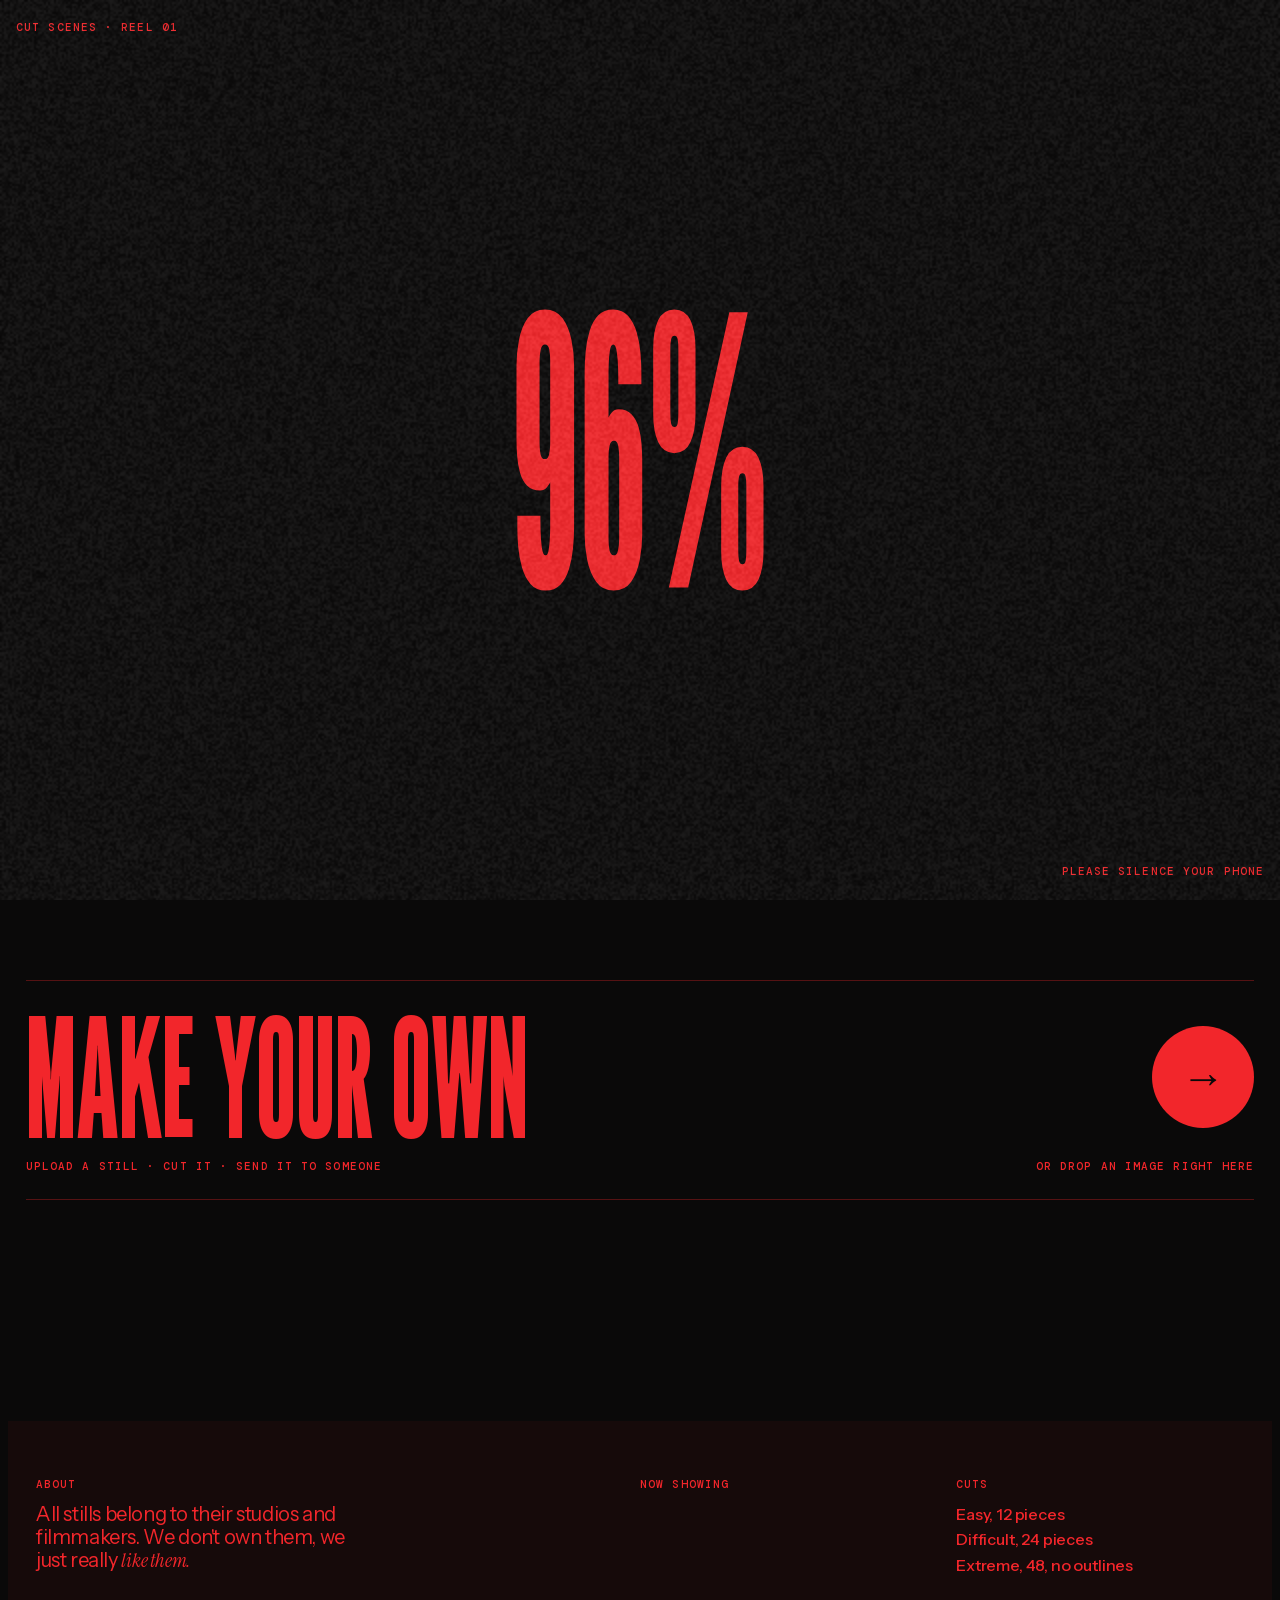
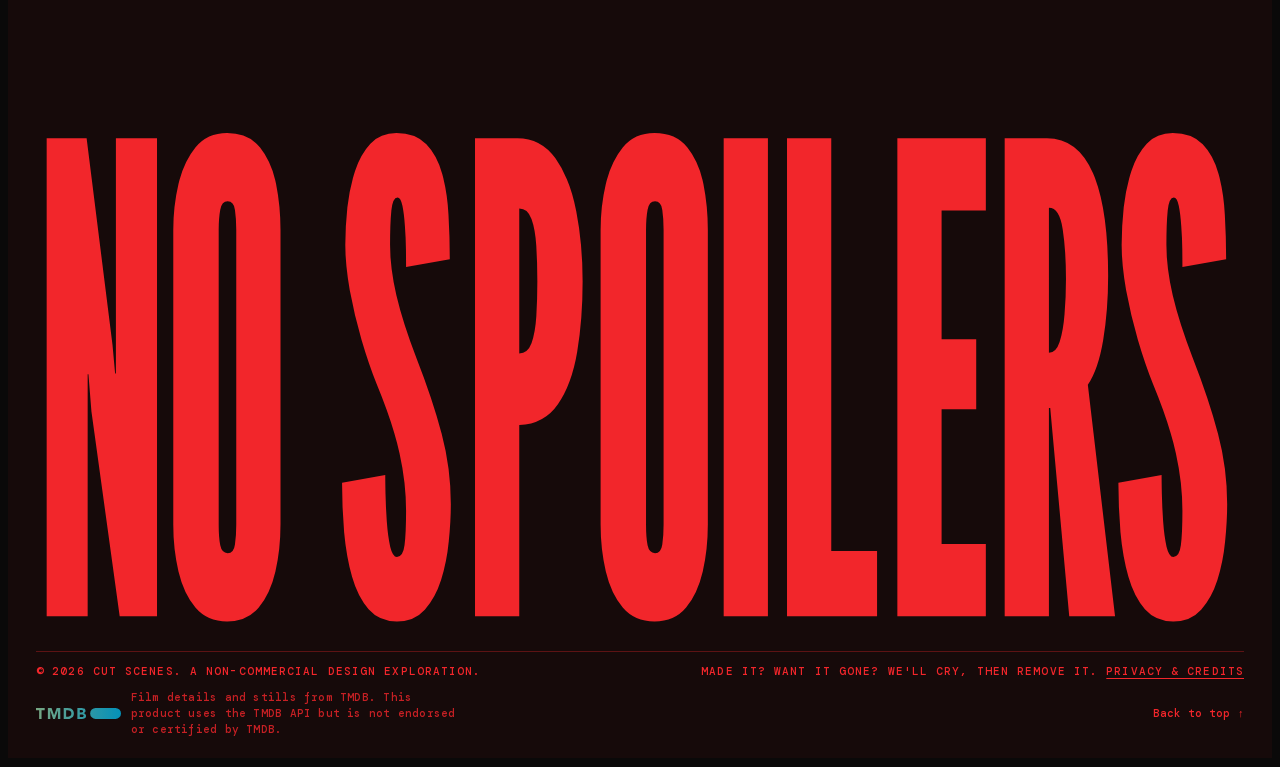
==== commit b7d1bfe8: "Share image as a light JPEG so WhatsApp shows it; La bola negra song Co-Authored-By: Claude Opus 5.5" ====
--- a/index.html
+++ b/index.html
@@ -15,7 +15,9 @@
 <meta property="og:title" content="Cut Scenes">
 <meta property="og:description" content="Film stills cut into puzzles, for someone you love. Or tolerate.">
 <meta property="og:url" content="https://cut-scenes.vercel.app/">
-<meta property="og:image" content="https://cut-scenes.vercel.app/og.png">
+<meta property="og:image" content="https://cut-scenes.vercel.app/og.jpg">
+<meta property="og:image:type" content="image/jpeg">
+<meta property="og:image:secure_url" content="https://cut-scenes.vercel.app/og.jpg">
 <meta property="og:image:width" content="1200">
 <meta property="og:image:height" content="630">
 <meta property="og:image:alt" content="CUT SCENES in giant red condensed letters on black film grain">
@@ -23,11 +25,11 @@
 <meta name="twitter:card" content="summary_large_image">
 <meta name="twitter:title" content="Cut Scenes">
 <meta name="twitter:description" content="Film stills cut into puzzles, for someone you love. Or tolerate.">
-<meta name="twitter:image" content="https://cut-scenes.vercel.app/og.png">
+<meta name="twitter:image" content="https://cut-scenes.vercel.app/og.jpg">
 <link rel="preload" href="fonts/LeagueGothic-normal-400-latin.woff2" as="font" type="font/woff2" crossorigin>
 <link rel="stylesheet" href="css/fonts.css">
 <link rel="stylesheet" href="css/style.css">
-<script type="application/ld+json">{"@context":"https://schema.org","@type":"WebSite","name":"Cut Scenes","url":"https://cut-scenes.vercel.app/","description":"Film stills cut into puzzles, for someone you love. Or tolerate.","image":"https://cut-scenes.vercel.app/og.png","inLanguage":"en"}</script>
+<script type="application/ld+json">{"@context":"https://schema.org","@type":"WebSite","name":"Cut Scenes","url":"https://cut-scenes.vercel.app/","description":"Film stills cut into puzzles, for someone you love. Or tolerate.","image":"https://cut-scenes.vercel.app/og.jpg","inLanguage":"en"}</script>
 <!-- Vercel Web Analytics: cookieless, aggregated. Enable it in the Vercel dashboard (Analytics tab). -->
 <script>window.va=window.va||function(){(window.vaq=window.vaq||[]).push(arguments);};</script>
 <script defer src="/_vercel/insights/script.js"></script>
--- a/css/style.css
+++ b/css/style.css
@@ -190,7 +190,7 @@
 .play-sub{margin:14px 0 0;font-size:clamp(18px,2.2vw,26px);line-height:1.15;letter-spacing:-.02em}
 .tools{display:flex;flex-wrap:wrap;gap:8px;margin-top:4px}
 .tools .pill[aria-pressed="true"]{background:var(--accent);color:var(--bg)}
-.playview{position:fixed;inset:0;z-index:40;background:var(--bg);display:flex;flex-direction:column;padding-block:env(safe-area-inset-top,0px) env(safe-area-inset-bottom,0px)}
+.playview{position:fixed;top:0;left:0;right:0;height:100vh;height:100dvh;z-index:40;background:var(--bg);display:flex;flex-direction:column;padding-block:env(safe-area-inset-top,0px) env(safe-area-inset-bottom,0px)}
 .playview[hidden]{display:none}
 .pv-top,.pv-bot{max-width:none;width:100%}
 .pv-top{display:grid;grid-template-columns:1fr auto 1fr;align-items:center;padding-block:14px 6px}
@@ -406,7 +406,7 @@
 .score-space{flex:none;height:0}
 /* phones: a slim player in its own strip between the puzzle and the bar, never on top of the pieces */
 @media (max-width:760px){
-  .score{left:16px;right:16px;width:auto;top:var(--score-top,auto);bottom:auto;box-shadow:none}
+  .score{left:16px;right:16px;width:auto;top:auto;bottom:calc(var(--score-bot,110px) + 4px);box-shadow:none}
   body.score-on .score-space{height:88px}
   body.screening .score{top:auto;bottom:calc(16px + env(safe-area-inset-bottom,0px))}
 }
@@ -414,7 +414,7 @@
 .toast.on{opacity:1;transform:translate(-50%,0)}
 
 /* credits */
-#credits{position:fixed;inset:0;z-index:60;overflow:hidden;color:var(--screen-ink);visibility:hidden}
+#credits{position:fixed;top:0;left:0;right:0;height:100vh;height:100dvh;z-index:60;overflow:hidden;color:var(--screen-ink);visibility:hidden}
 #credits.on{visibility:visible}
 .drop{position:absolute;left:-20%;right:-20%;top:-10%;height:125%;background:var(--screen);border-bottom-left-radius:45% 30%;border-bottom-right-radius:55% 24%;transform:translateY(-125%);transition:transform 1.3s cubic-bezier(.75,0,.2,1)}
 #credits.on .drop{transform:none}
@@ -507,3 +507,9 @@
 
 body.reel-loading,body.reel-loading *{cursor:progress!important}
 .foot-bar a,.opt a{color:inherit;text-decoration:underline;text-underline-offset:3px}
+/* "Cue the music" pulses twice on the first puzzle of a visit */
+@keyframes cue-pulse{0%{box-shadow:0 0 0 0 var(--accent);background:transparent;color:var(--accent)}25%{background:var(--accent);color:var(--bg)}60%{box-shadow:0 0 0 12px transparent}100%{box-shadow:0 0 0 0 transparent;background:transparent;color:var(--accent)}}
+#score-btn.nudge{animation:cue-pulse 1.2s ease-out 1.2s 2}
+@media (prefers-reduced-motion:reduce){#score-btn.nudge{animation:none}}
+/* phones: the music lives in the puzzle bar, not in the credits */
+@media (max-width:760px){.rl-actions .rl-score{display:none}}
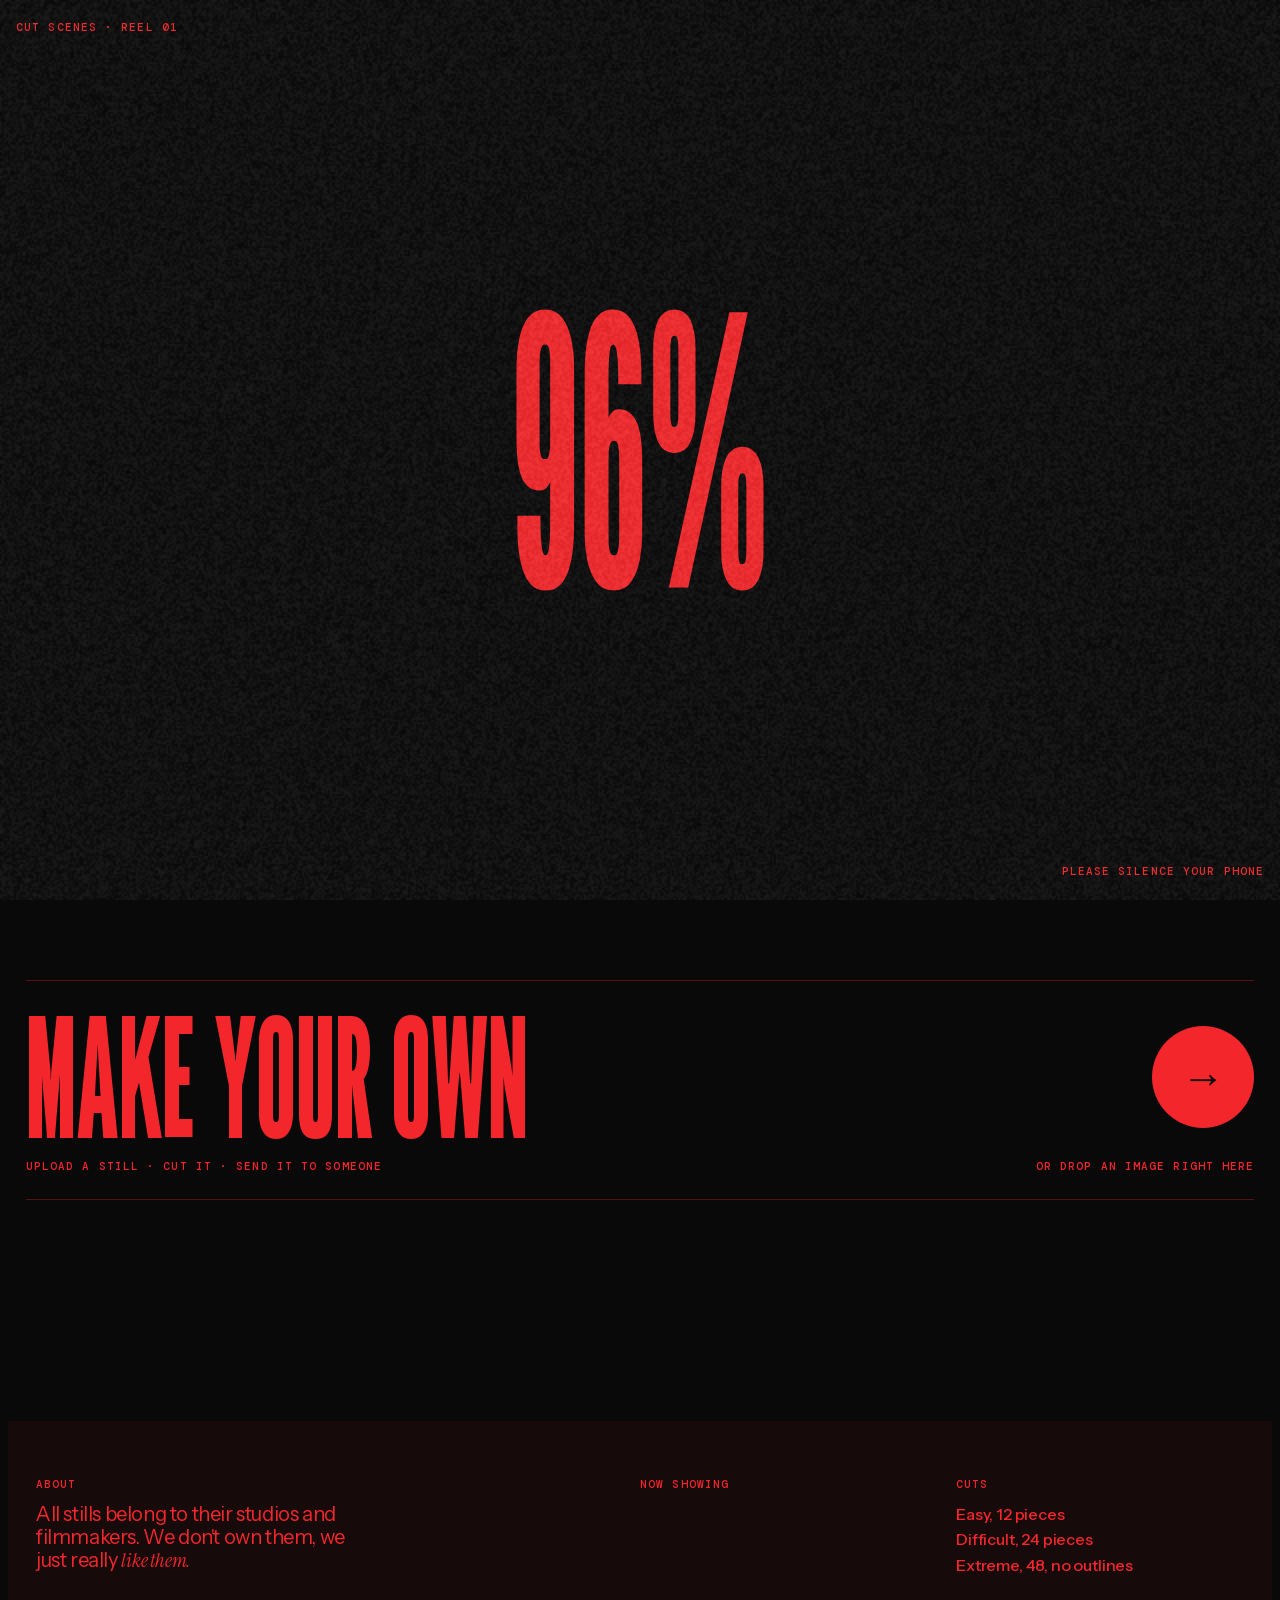
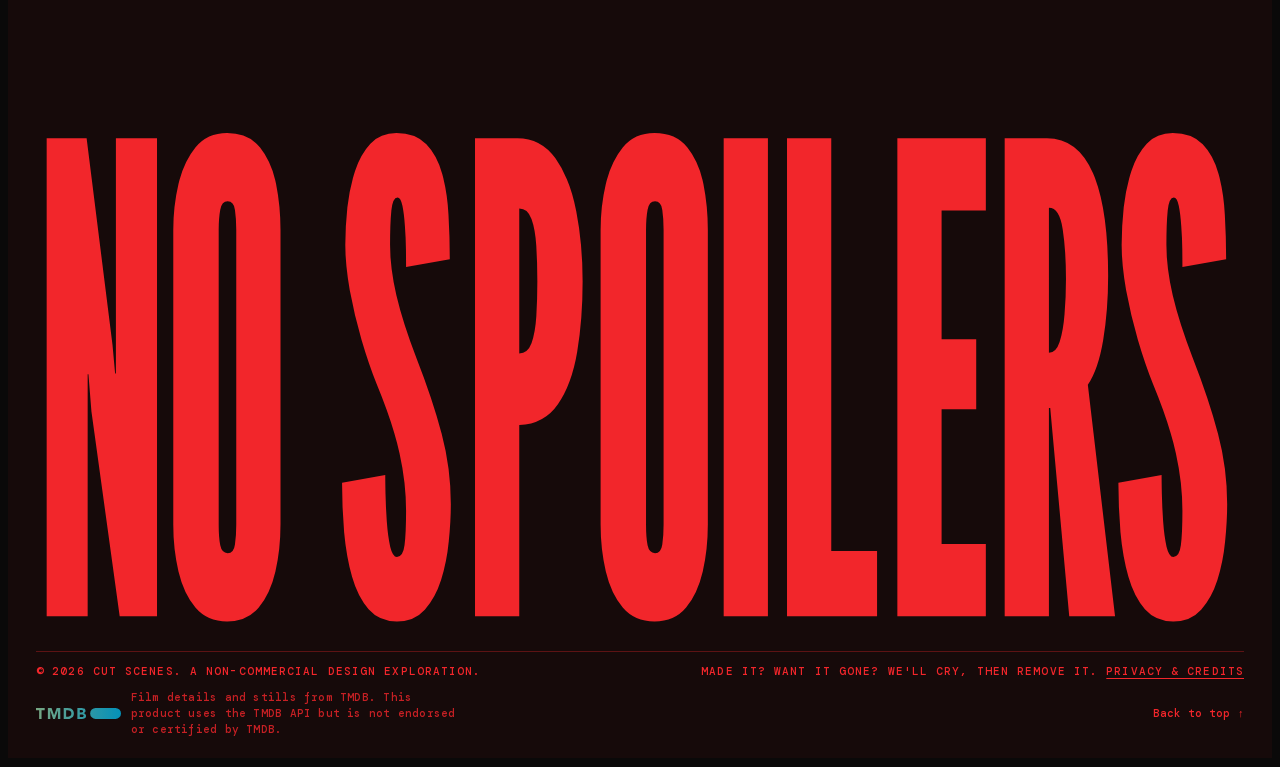
==== commit 81da9c8f: "Share image: black on red Co-Authored-By: Claude Opus 5.5 <noreply@anthropic.com> Claude-Session: ht" ====
--- a/index.html
+++ b/index.html
@@ -15,21 +15,21 @@
 <meta property="og:title" content="Cut Scenes">
 <meta property="og:description" content="Film stills cut into puzzles, for someone you love. Or tolerate.">
 <meta property="og:url" content="https://cut-scenes.vercel.app/">
-<meta property="og:image" content="https://cut-scenes.vercel.app/og.jpg">
+<meta property="og:image" content="https://cut-scenes.vercel.app/og-red.jpg">
 <meta property="og:image:type" content="image/jpeg">
-<meta property="og:image:secure_url" content="https://cut-scenes.vercel.app/og.jpg">
+<meta property="og:image:secure_url" content="https://cut-scenes.vercel.app/og-red.jpg">
 <meta property="og:image:width" content="1200">
 <meta property="og:image:height" content="630">
-<meta property="og:image:alt" content="CUT SCENES in giant red condensed letters on black film grain">
+<meta property="og:image:alt" content="CUT SCENES in giant black condensed letters on red film grain">
 <link rel="canonical" href="https://cut-scenes.vercel.app/">
 <meta name="twitter:card" content="summary_large_image">
 <meta name="twitter:title" content="Cut Scenes">
 <meta name="twitter:description" content="Film stills cut into puzzles, for someone you love. Or tolerate.">
-<meta name="twitter:image" content="https://cut-scenes.vercel.app/og.jpg">
+<meta name="twitter:image" content="https://cut-scenes.vercel.app/og-red.jpg">
 <link rel="preload" href="fonts/LeagueGothic-normal-400-latin.woff2" as="font" type="font/woff2" crossorigin>
 <link rel="stylesheet" href="css/fonts.css">
 <link rel="stylesheet" href="css/style.css">
-<script type="application/ld+json">{"@context":"https://schema.org","@type":"WebSite","name":"Cut Scenes","url":"https://cut-scenes.vercel.app/","description":"Film stills cut into puzzles, for someone you love. Or tolerate.","image":"https://cut-scenes.vercel.app/og.jpg","inLanguage":"en"}</script>
+<script type="application/ld+json">{"@context":"https://schema.org","@type":"WebSite","name":"Cut Scenes","url":"https://cut-scenes.vercel.app/","description":"Film stills cut into puzzles, for someone you love. Or tolerate.","image":"https://cut-scenes.vercel.app/og-red.jpg","inLanguage":"en"}</script>
 <!-- Vercel Web Analytics: cookieless, aggregated. Enable it in the Vercel dashboard (Analytics tab). -->
 <script>window.va=window.va||function(){(window.vaq=window.vaq||[]).push(arguments);};</script>
 <script defer src="/_vercel/insights/script.js"></script>
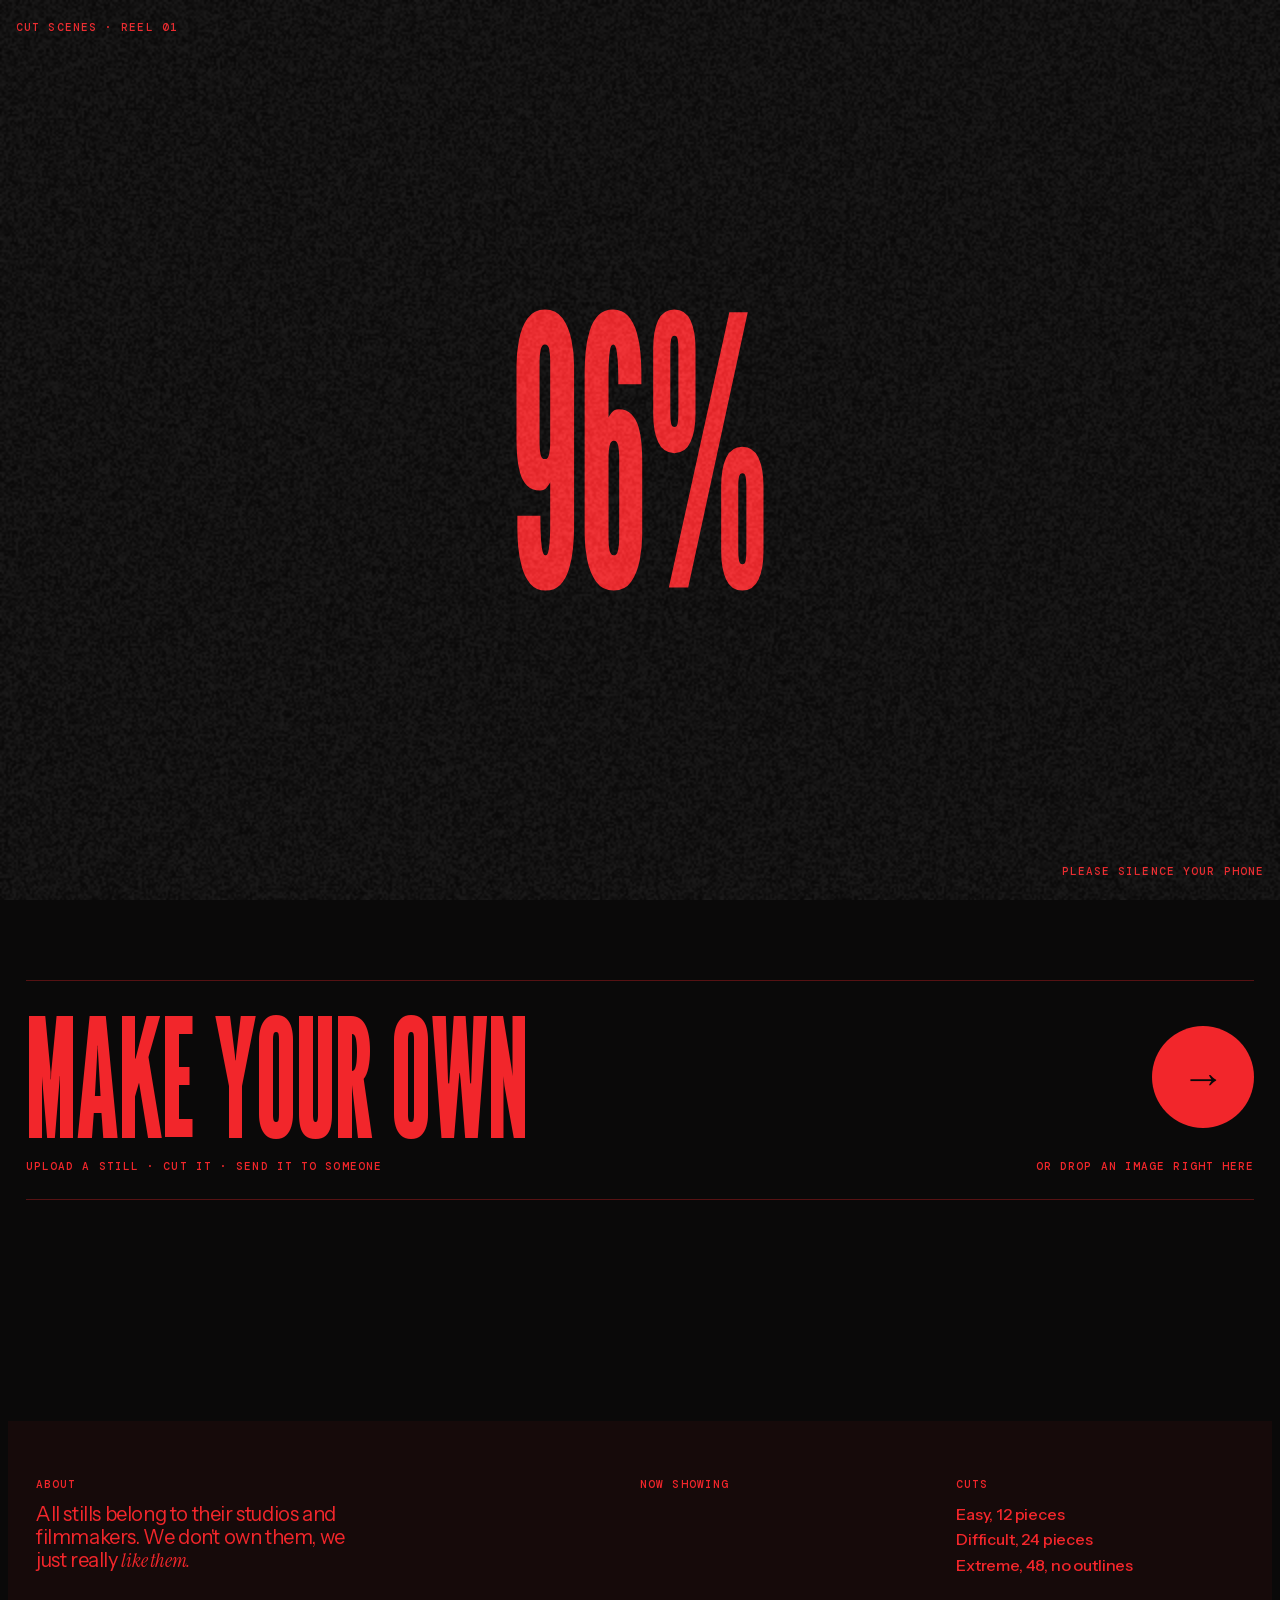
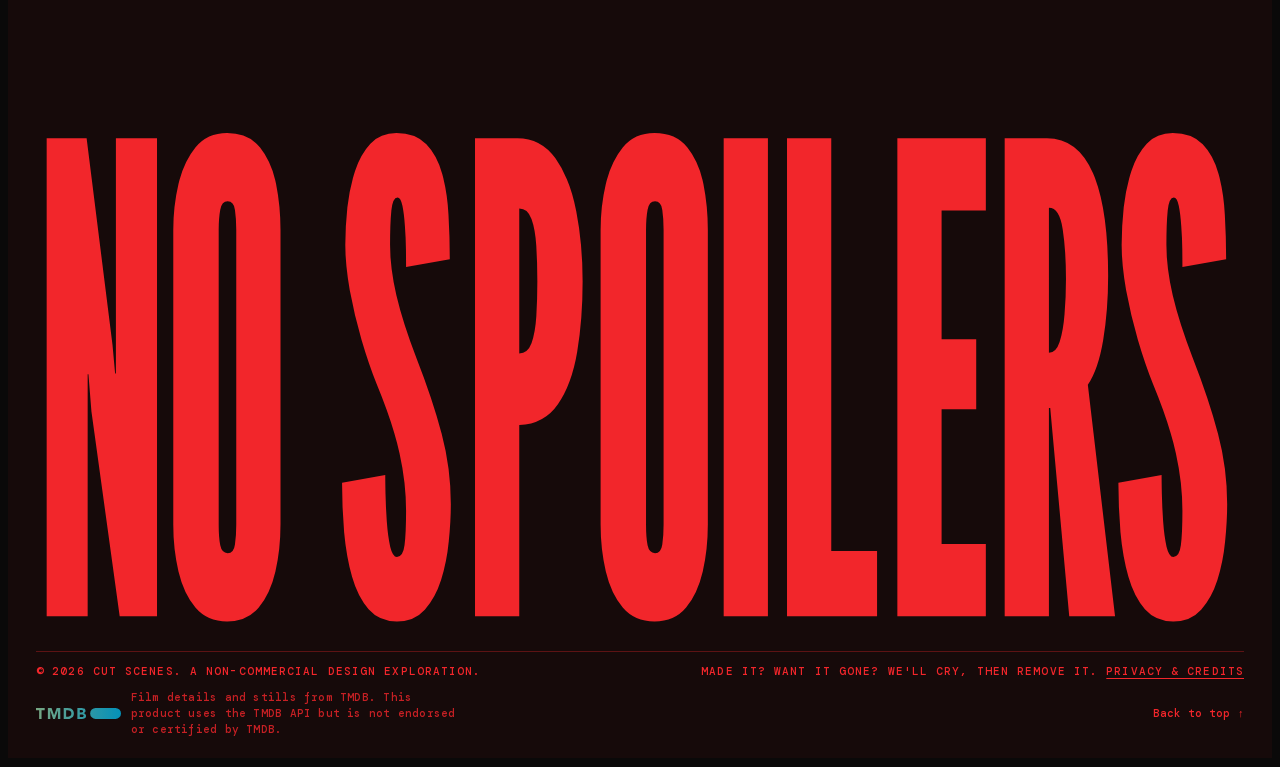
==== commit 324975f8: "Longer share description (LinkedIn wants 100+ characters) Co-Authored-By: Claude Opus 5.5 <noreply@a" ====
--- a/index.html
+++ b/index.html
@@ -5,7 +5,7 @@
 <meta name="viewport" content="width=device-width,initial-scale=1,viewport-fit=cover">
 <title>Cut Scenes</title>
 <meta name="google-site-verification" content="lrROav9paCxQNP1MLgXXMkd68vvDGKpXXvxBIKPpDp8">
-<meta name="description" content="Film stills cut into puzzles, for someone you love. Or tolerate.">
+<meta name="description" content="Film stills cut into puzzles, for someone you love. Or tolerate. Pick a scene, choose the cut, send it as a gift and roll the credits.">
 <meta name="theme-color" content="#0A0909">
 <link rel="icon" href="favicon-48.png" sizes="48x48" type="image/png">
 <link rel="icon" href="favicon-32.png" sizes="32x32" type="image/png">
@@ -13,7 +13,7 @@
 <meta property="og:type" content="website">
 <meta property="og:site_name" content="Cut Scenes">
 <meta property="og:title" content="Cut Scenes">
-<meta property="og:description" content="Film stills cut into puzzles, for someone you love. Or tolerate.">
+<meta property="og:description" content="Film stills cut into puzzles, for someone you love. Or tolerate. Pick a scene, choose the cut, send it as a gift and roll the credits.">
 <meta property="og:url" content="https://cut-scenes.vercel.app/">
 <meta property="og:image" content="https://cut-scenes.vercel.app/og-red.jpg">
 <meta property="og:image:type" content="image/jpeg">
@@ -24,12 +24,12 @@
 <link rel="canonical" href="https://cut-scenes.vercel.app/">
 <meta name="twitter:card" content="summary_large_image">
 <meta name="twitter:title" content="Cut Scenes">
-<meta name="twitter:description" content="Film stills cut into puzzles, for someone you love. Or tolerate.">
+<meta name="twitter:description" content="Film stills cut into puzzles, for someone you love. Or tolerate. Pick a scene, choose the cut, send it as a gift and roll the credits.">
 <meta name="twitter:image" content="https://cut-scenes.vercel.app/og-red.jpg">
 <link rel="preload" href="fonts/LeagueGothic-normal-400-latin.woff2" as="font" type="font/woff2" crossorigin>
 <link rel="stylesheet" href="css/fonts.css">
 <link rel="stylesheet" href="css/style.css">
-<script type="application/ld+json">{"@context":"https://schema.org","@type":"WebSite","name":"Cut Scenes","url":"https://cut-scenes.vercel.app/","description":"Film stills cut into puzzles, for someone you love. Or tolerate.","image":"https://cut-scenes.vercel.app/og-red.jpg","inLanguage":"en"}</script>
+<script type="application/ld+json">{"@context":"https://schema.org","@type":"WebSite","name":"Cut Scenes","url":"https://cut-scenes.vercel.app/","description":"Film stills cut into puzzles, for someone you love. Or tolerate. Pick a scene, choose the cut, send it as a gift and roll the credits.","image":"https://cut-scenes.vercel.app/og-red.jpg","inLanguage":"en"}</script>
 <!-- Vercel Web Analytics: cookieless, aggregated. Enable it in the Vercel dashboard (Analytics tab). -->
 <script>window.va=window.va||function(){(window.vaq=window.vaq||[]).push(arguments);};</script>
 <script defer src="/_vercel/insights/script.js"></script>
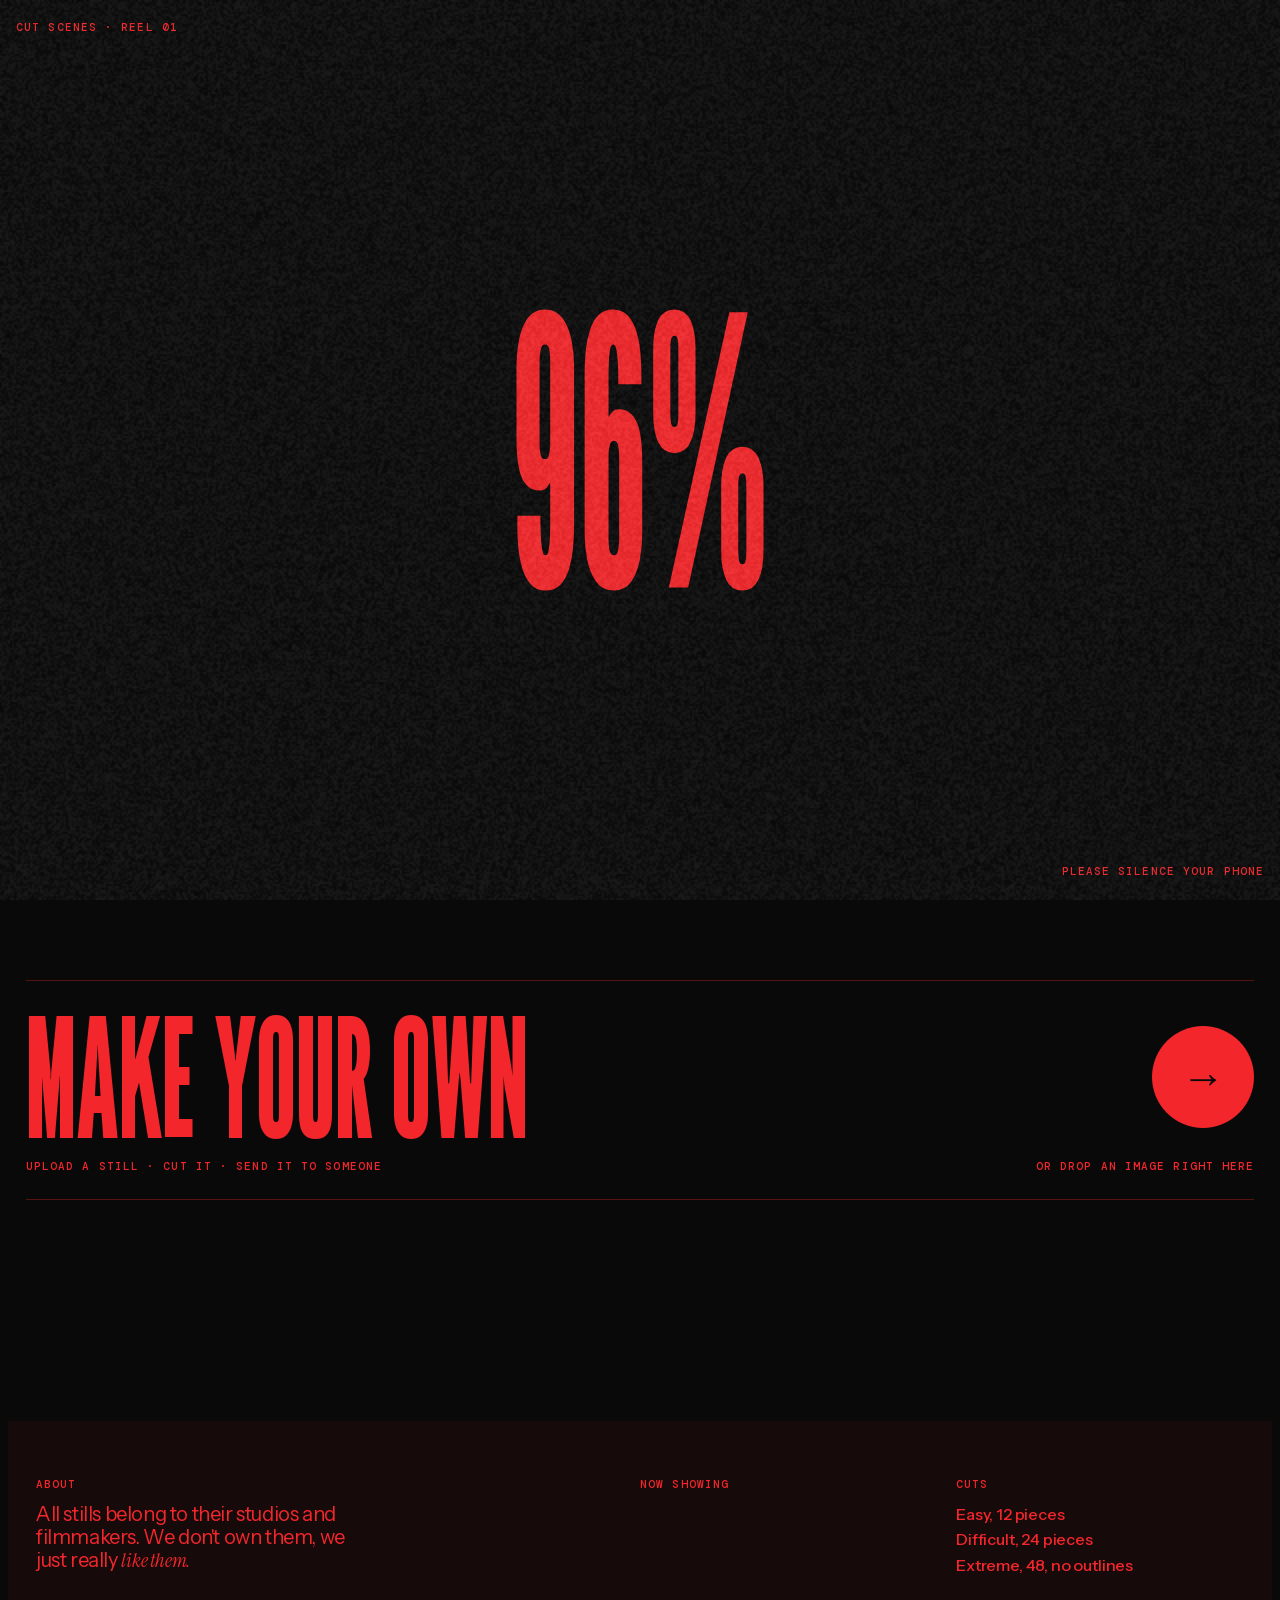
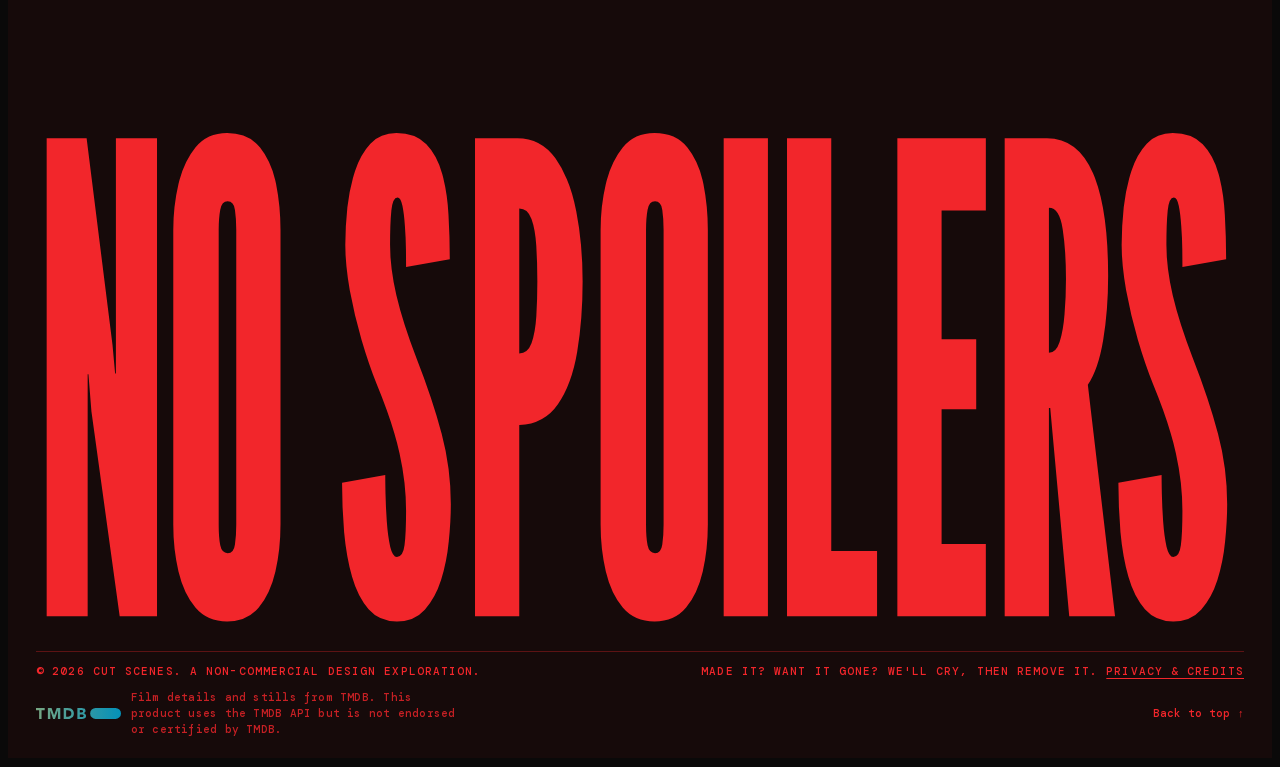
==== commit febd0534: "Menu footer: personal design exploration copy Co-Authored-By: Claude Opus 5.5 <noreply@anthropic.com" ====
--- a/index.html
+++ b/index.html
@@ -64,7 +64,7 @@
     <button type="button" data-go="review"><span class="a">Projection room</span><span class="b" aria-hidden="true">Staff only</span></button>
     <button type="button" data-go="credits"><span class="a">Roll credits</span><span class="b" aria-hidden="true">Roll credits</span></button>
   </nav></div>
-  <div class="wrap menu-foot"><p class="mono" style="margin:0">A design exploration. Not a product. Yet.</p></div>
+  <div class="wrap menu-foot"><p class="mono" style="margin:0">A personal design exploration. Made for fun, and for film people.</p></div>
 </div>
 
 <main>
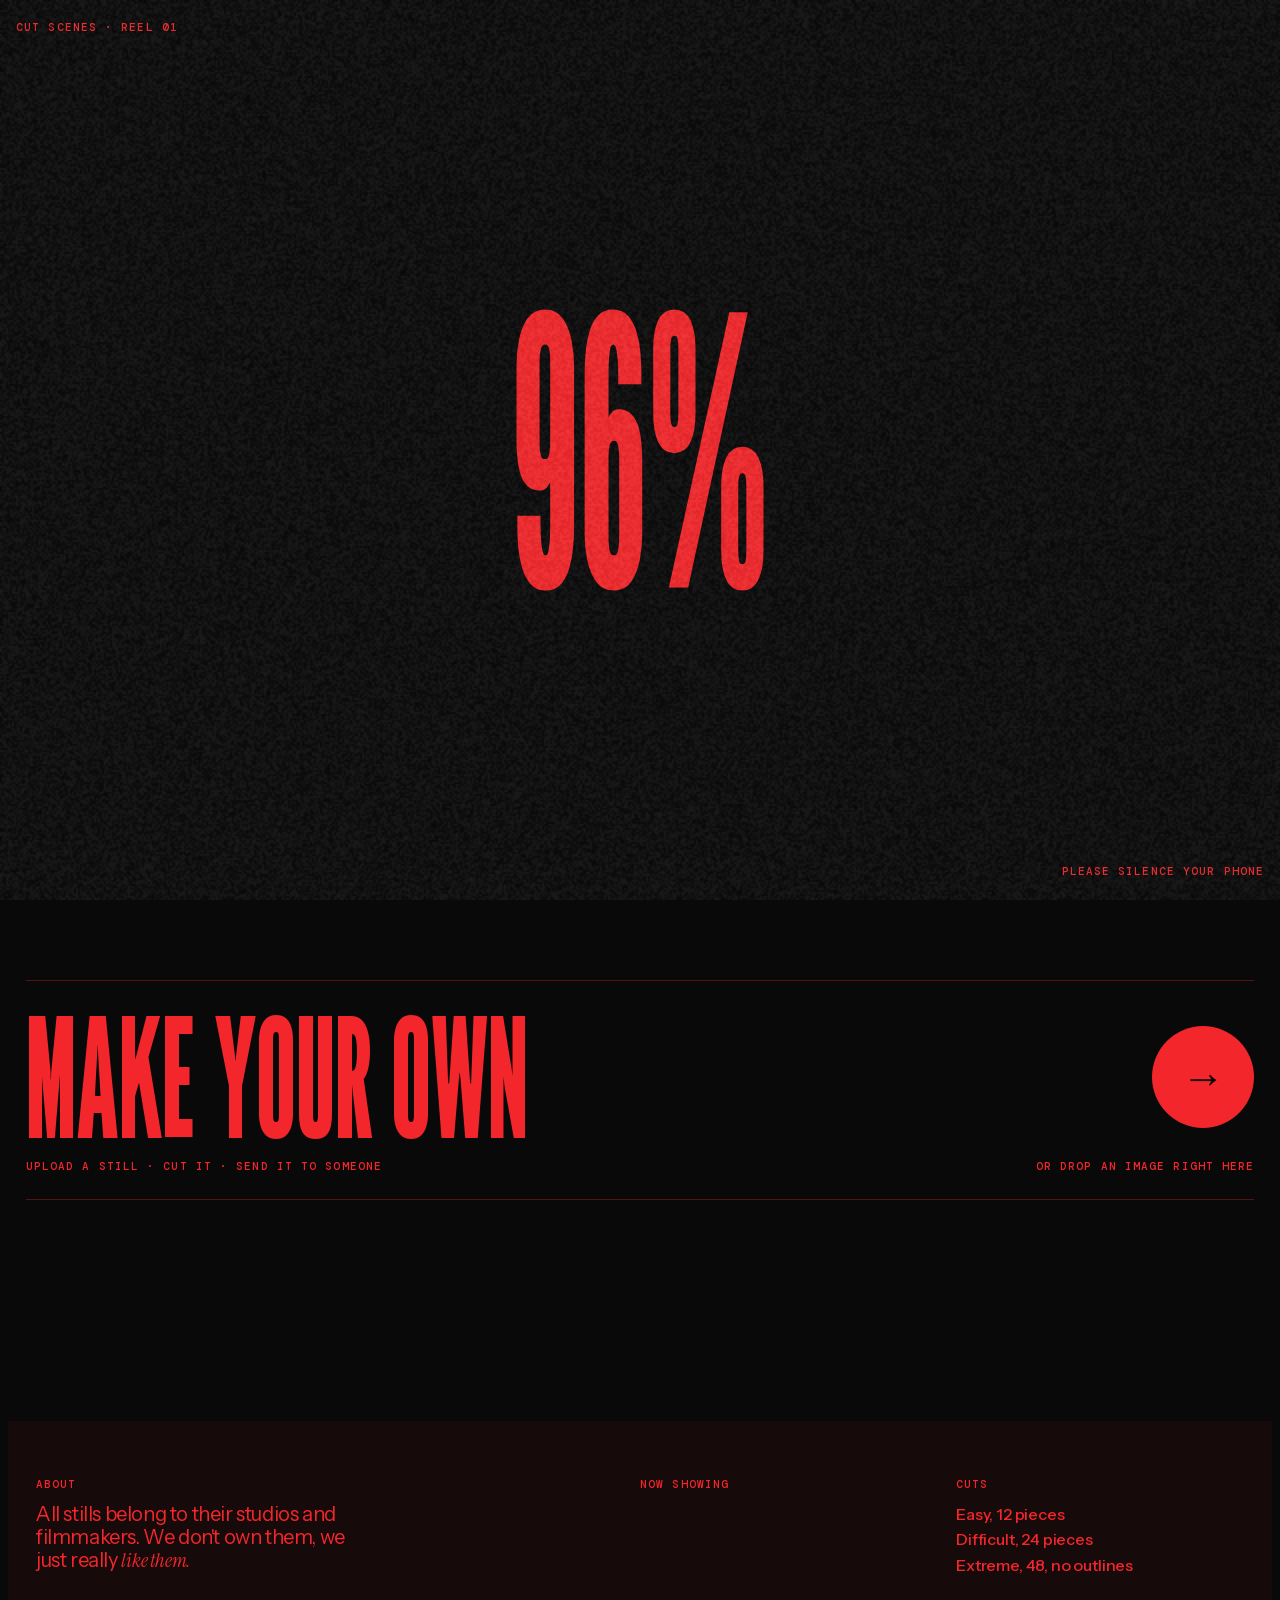
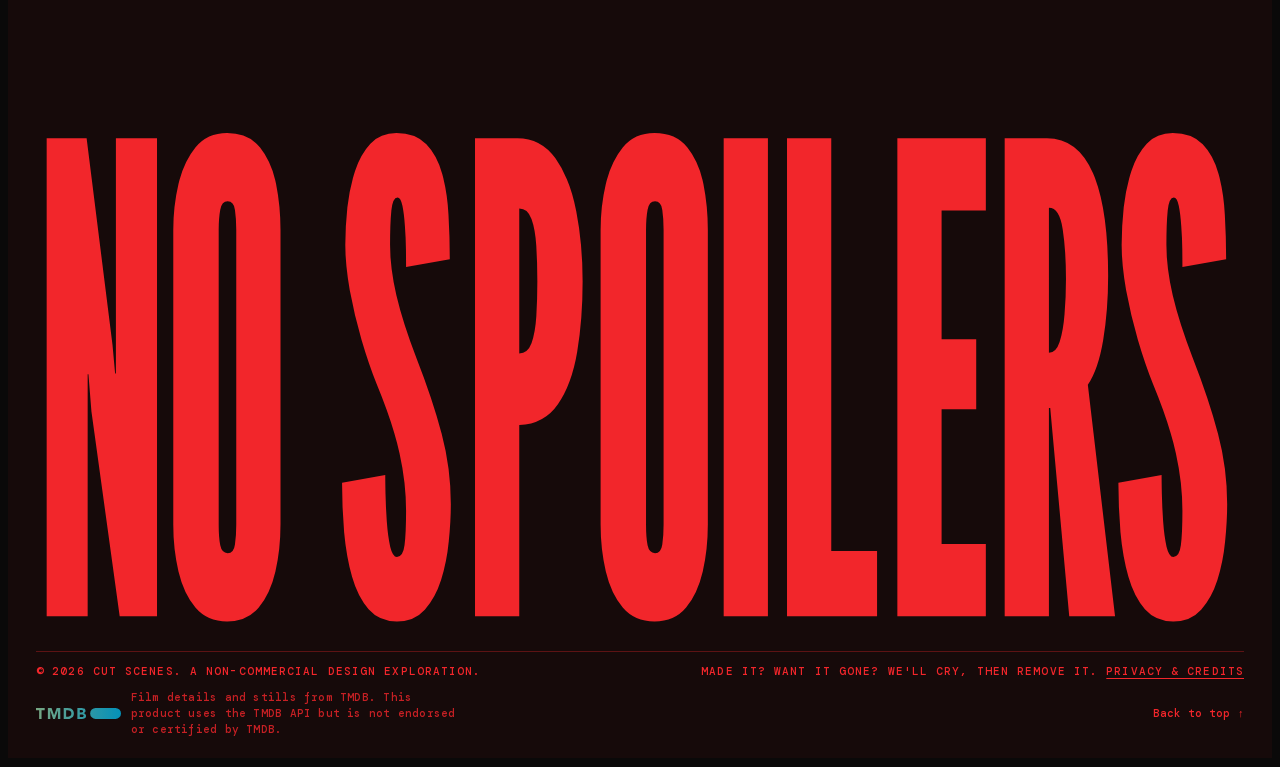
==== commit ed96be82: "SEO: descriptive title, site name alternates, favicon.ico and 192px icon Co-Authored-By: Claude Opus" ====
--- a/index.html
+++ b/index.html
@@ -3,10 +3,12 @@
 <head>
 <meta charset="utf-8">
 <meta name="viewport" content="width=device-width,initial-scale=1,viewport-fit=cover">
-<title>Cut Scenes</title>
+<title>Cut Scenes · Film stills cut into puzzles</title>
 <meta name="google-site-verification" content="lrROav9paCxQNP1MLgXXMkd68vvDGKpXXvxBIKPpDp8">
 <meta name="description" content="Film stills cut into puzzles, for someone you love. Or tolerate. Pick a scene, choose the cut, send it as a gift and roll the credits.">
 <meta name="theme-color" content="#0A0909">
+<link rel="icon" href="/favicon.ico" sizes="any">
+<link rel="icon" href="favicon-192.png" sizes="192x192" type="image/png">
 <link rel="icon" href="favicon-48.png" sizes="48x48" type="image/png">
 <link rel="icon" href="favicon-32.png" sizes="32x32" type="image/png">
 <link rel="apple-touch-icon" href="apple-touch-icon.png">
@@ -29,7 +31,7 @@
 <link rel="preload" href="fonts/LeagueGothic-normal-400-latin.woff2" as="font" type="font/woff2" crossorigin>
 <link rel="stylesheet" href="css/fonts.css">
 <link rel="stylesheet" href="css/style.css">
-<script type="application/ld+json">{"@context":"https://schema.org","@type":"WebSite","name":"Cut Scenes","url":"https://cut-scenes.vercel.app/","description":"Film stills cut into puzzles, for someone you love. Or tolerate. Pick a scene, choose the cut, send it as a gift and roll the credits.","image":"https://cut-scenes.vercel.app/og-red.jpg","inLanguage":"en"}</script>
+<script type="application/ld+json">{"@context":"https://schema.org","@type":"WebSite","name":"Cut Scenes","alternateName":["CutScenes","Cut Scenes puzzles"],"url":"https://cut-scenes.vercel.app/","description":"Film stills cut into puzzles, for someone you love. Or tolerate. Pick a scene, choose the cut, send it as a gift and roll the credits.","image":"https://cut-scenes.vercel.app/og-red.jpg","inLanguage":"en"}</script>
 <!-- Vercel Web Analytics: cookieless, aggregated. Enable it in the Vercel dashboard (Analytics tab). -->
 <script>window.va=window.va||function(){(window.vaq=window.vaq||[]).push(arguments);};</script>
 <script defer src="/_vercel/insights/script.js"></script>
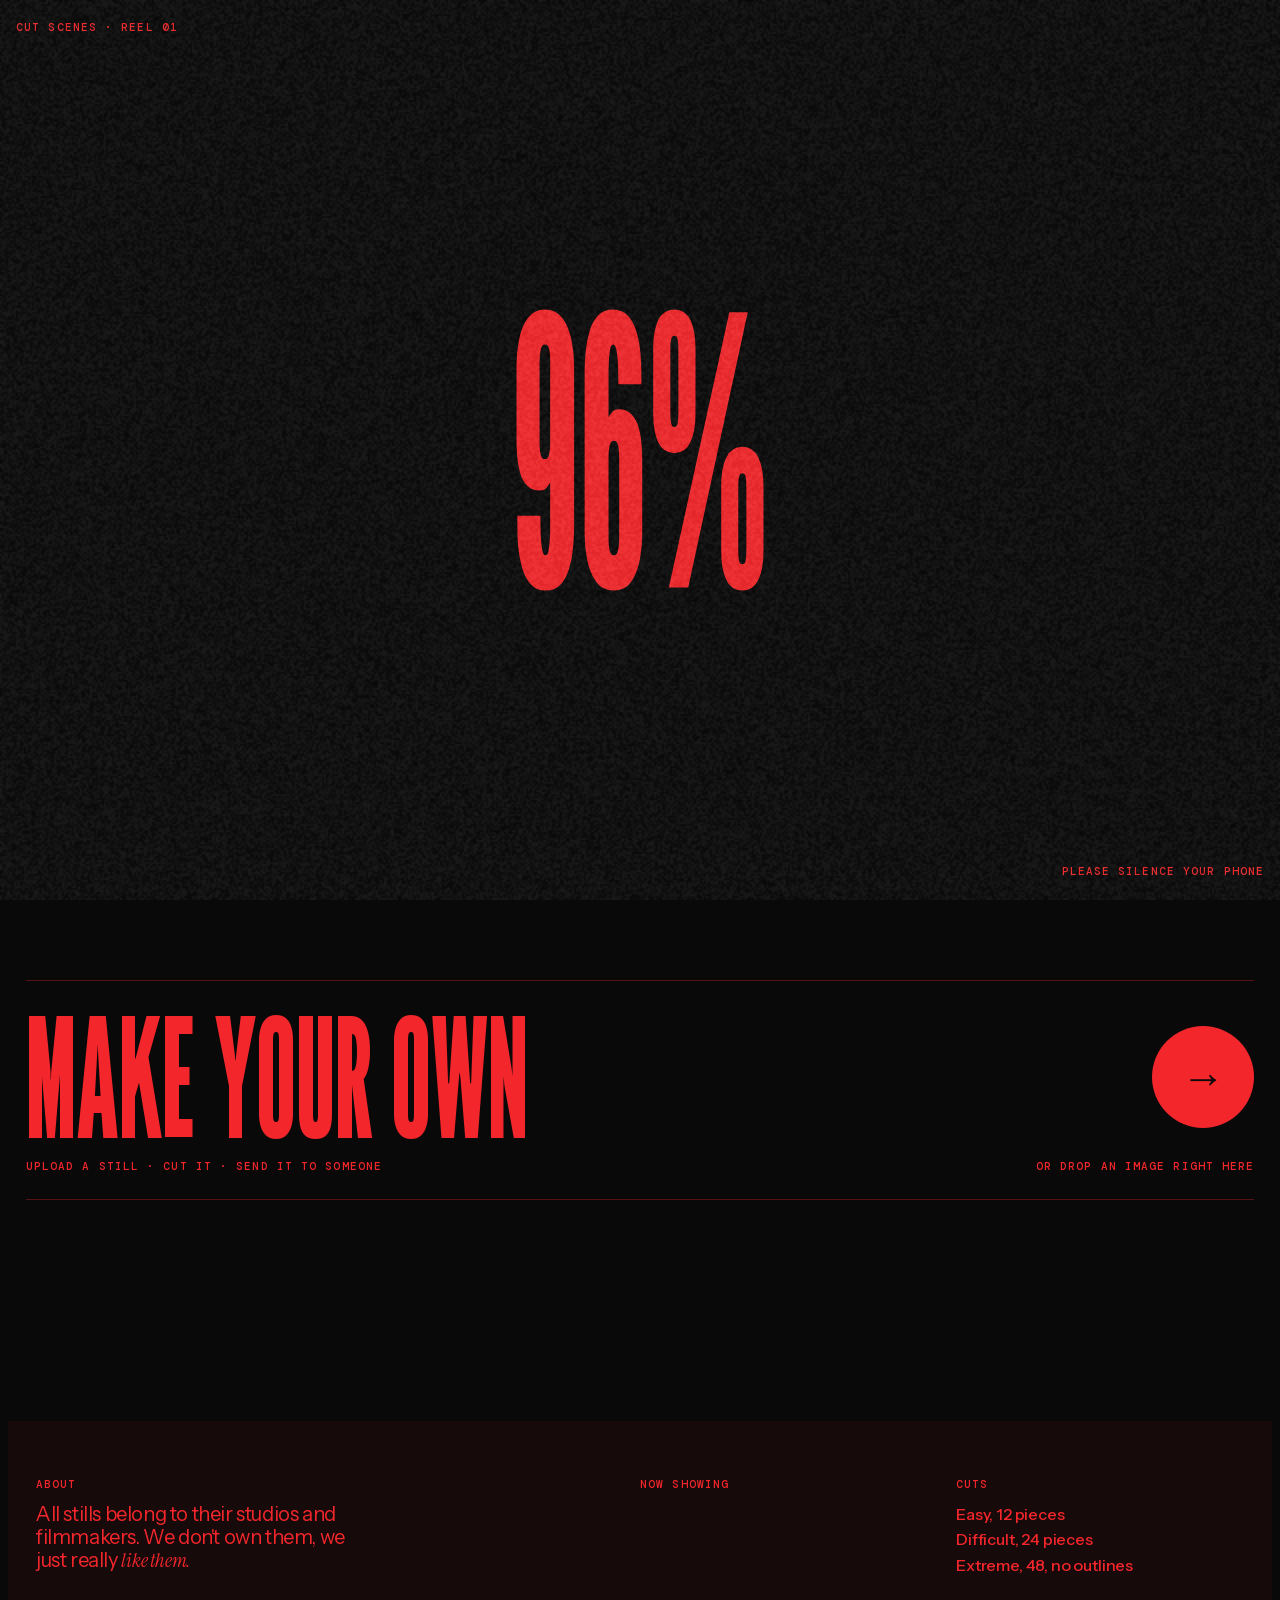
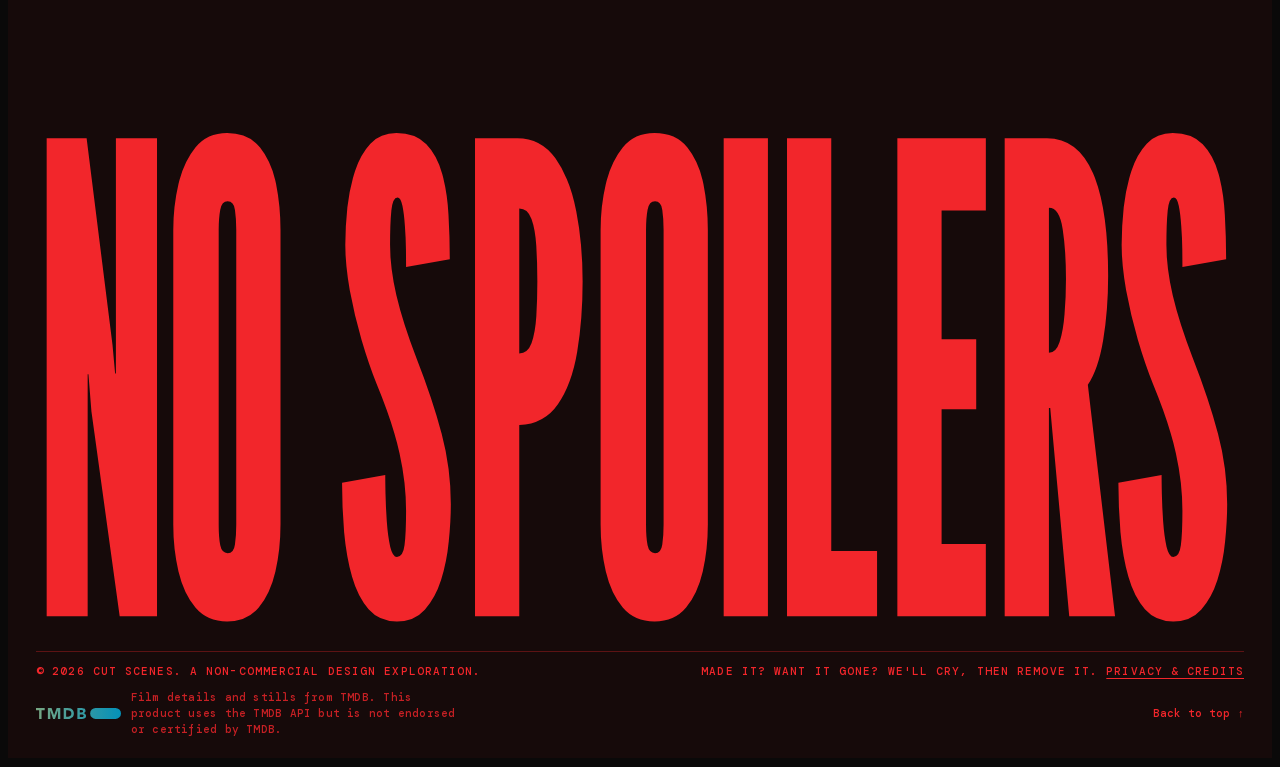
==== commit 68f35a92: "Security headers, monthly cleanup, incident plan - vercel.json: CSP (own files, Supabase, Spotify on" ====
--- a/index.html
+++ b/index.html
@@ -33,10 +33,9 @@
 <link rel="stylesheet" href="css/style.css">
 <script type="application/ld+json">{"@context":"https://schema.org","@type":"WebSite","name":"Cut Scenes","alternateName":["CutScenes","Cut Scenes puzzles"],"url":"https://cut-scenes.vercel.app/","description":"Film stills cut into puzzles, for someone you love. Or tolerate. Pick a scene, choose the cut, send it as a gift and roll the credits.","image":"https://cut-scenes.vercel.app/og-red.jpg","inLanguage":"en"}</script>
 <!-- Vercel Web Analytics: cookieless, aggregated. Enable it in the Vercel dashboard (Analytics tab). -->
-<script>window.va=window.va||function(){(window.vaq=window.vaq||[]).push(arguments);};</script>
+<script src="js/vercel-queues.js"></script>
 <script defer src="/_vercel/insights/script.js"></script>
 <!-- Vercel Speed Insights: real-world loading speed, anonymous. -->
-<script>window.si=window.si||function(){(window.siq=window.siq||[]).push(arguments);};</script>
 <script defer src="/_vercel/speed-insights/script.js"></script>
 </head>
 <body>
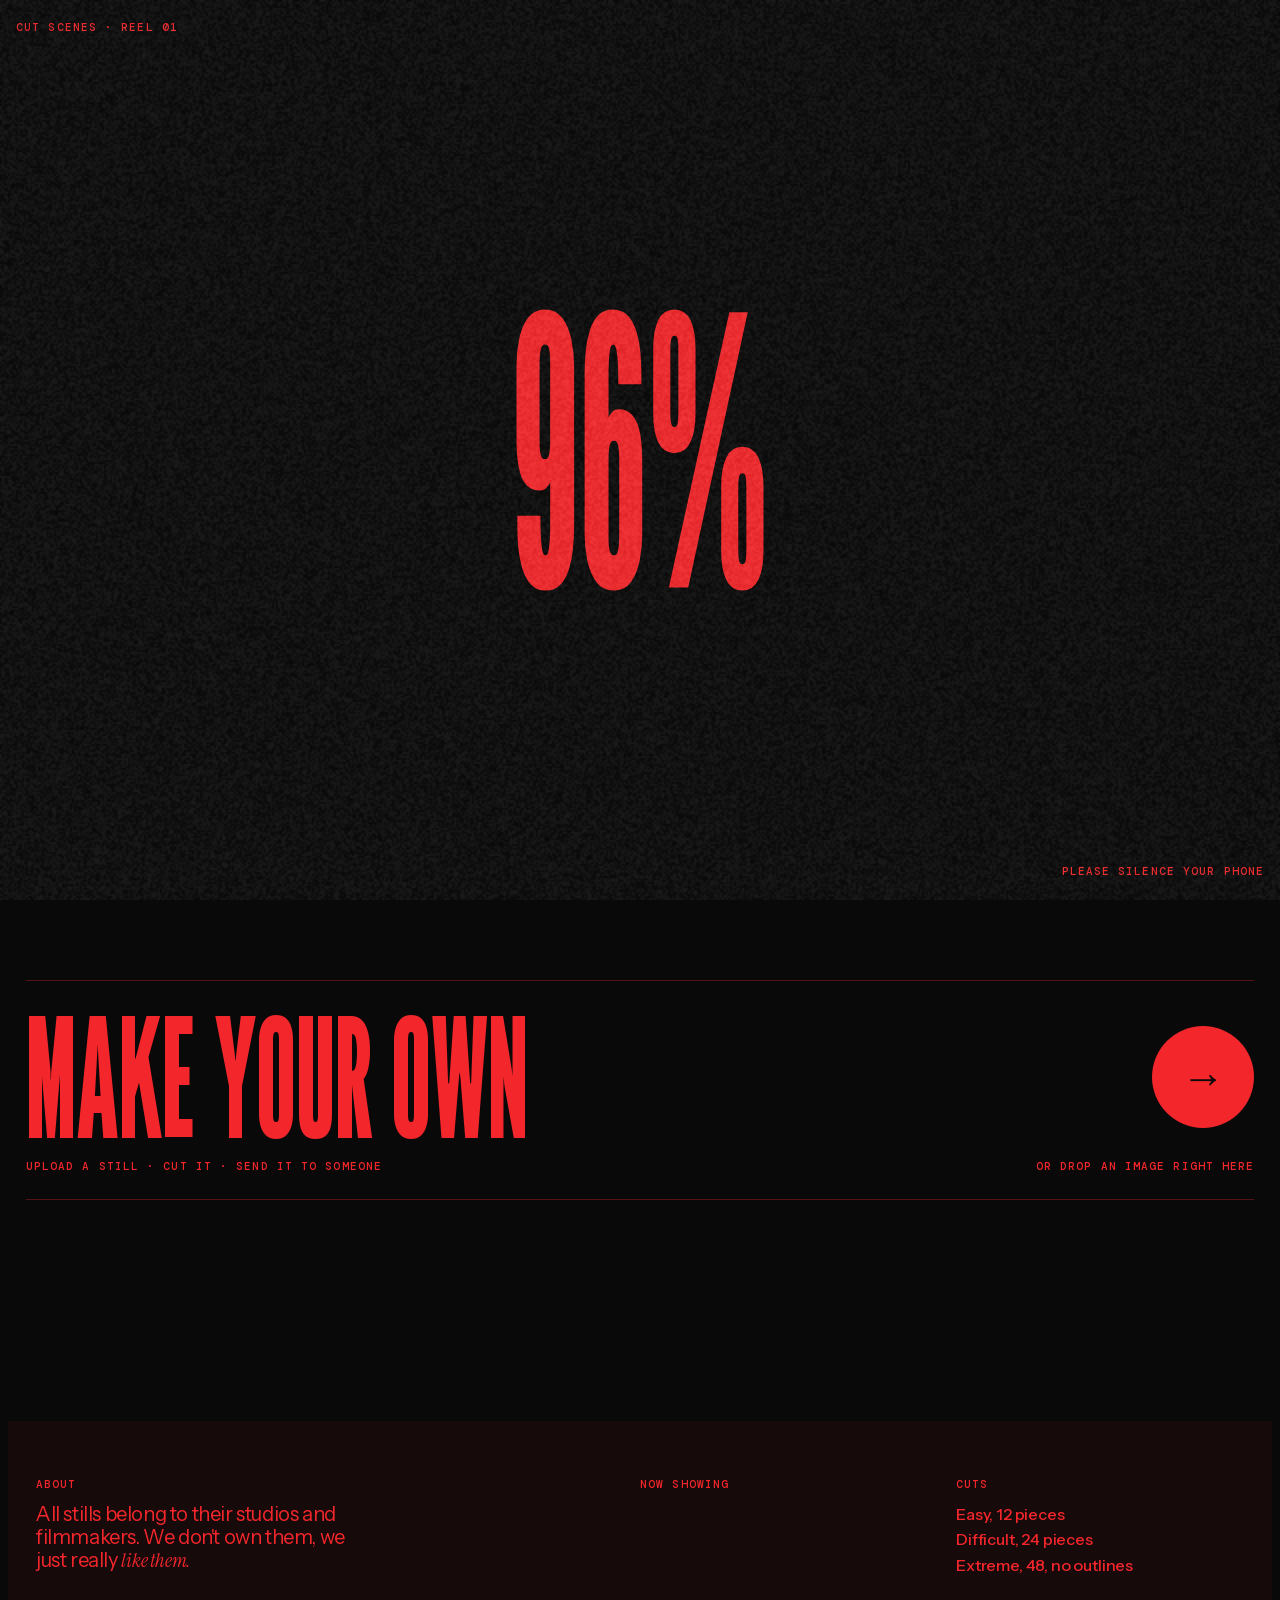
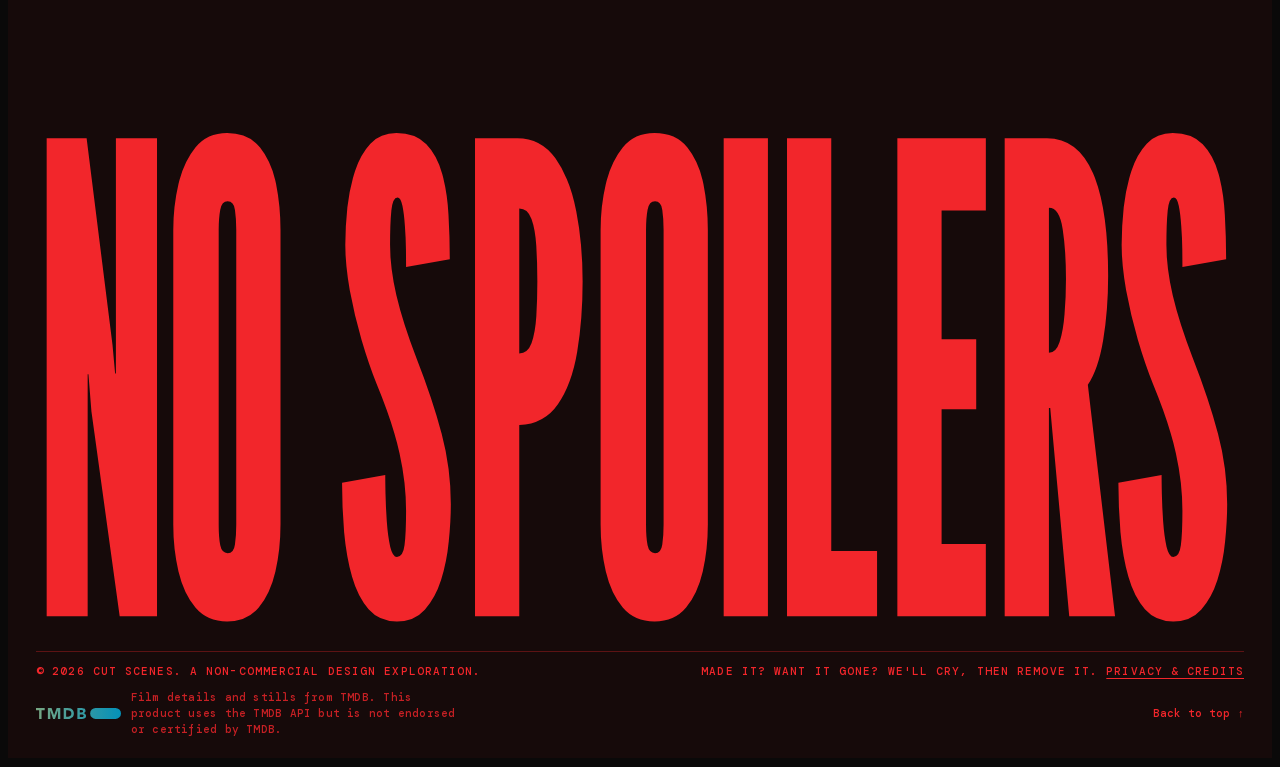
==== commit 7e4e1cb9: "Tidy the repo: README as a front page, MIT license, docs folder - README rewritten: screenshots, wha" ====
--- a/index.html
+++ b/index.html
@@ -8,10 +8,10 @@
 <meta name="description" content="Film stills cut into puzzles, for someone you love. Or tolerate. Pick a scene, choose the cut, send it as a gift and roll the credits.">
 <meta name="theme-color" content="#0A0909">
 <link rel="icon" href="/favicon.ico" sizes="any">
-<link rel="icon" href="favicon-192.png" sizes="192x192" type="image/png">
-<link rel="icon" href="favicon-48.png" sizes="48x48" type="image/png">
-<link rel="icon" href="favicon-32.png" sizes="32x32" type="image/png">
-<link rel="apple-touch-icon" href="apple-touch-icon.png">
+<link rel="icon" href="icons/favicon-192.png" sizes="192x192" type="image/png">
+<link rel="icon" href="icons/favicon-48.png" sizes="48x48" type="image/png">
+<link rel="icon" href="icons/favicon-32.png" sizes="32x32" type="image/png">
+<link rel="apple-touch-icon" href="icons/apple-touch-icon.png">
 <meta property="og:type" content="website">
 <meta property="og:site_name" content="Cut Scenes">
 <meta property="og:title" content="Cut Scenes">
@@ -238,7 +238,7 @@
         <div><p class="mono">Cuts</p><ul><li>Easy, 12 pieces</li><li>Difficult, 24 pieces</li><li>Extreme, 48, no outlines</li></ul></div>
       </div>
       <p class="display fit foot-big" data-fit="1.22" aria-hidden="true">No spoilers</p>
-      <div class="foot-bar mono"><span>© 2026 Cut Scenes. A non-commercial design exploration.</span><span>Made it? Want it gone? We'll cry, then remove it. <a href="privacy.html">Privacy &amp; credits</a></span><span class="tmdb"><img src="tmdb-logo.svg" alt="TMDB" width="88" height="11">Film details and stills from TMDB. This product uses the TMDB API but is not endorsed or certified by TMDB.</span><button class="linkish" id="totop" type="button">Back to top ↑</button></div>
+      <div class="foot-bar mono"><span>© 2026 Cut Scenes. A non-commercial design exploration.</span><span>Made it? Want it gone? We'll cry, then remove it. <a href="privacy.html">Privacy &amp; credits</a></span><span class="tmdb"><img src="icons/tmdb-logo.svg" alt="TMDB" width="88" height="11">Film details and stills from TMDB. This product uses the TMDB API but is not endorsed or certified by TMDB.</span><button class="linkish" id="totop" type="button">Back to top ↑</button></div>
     </div>
   </footer>
 </main>
